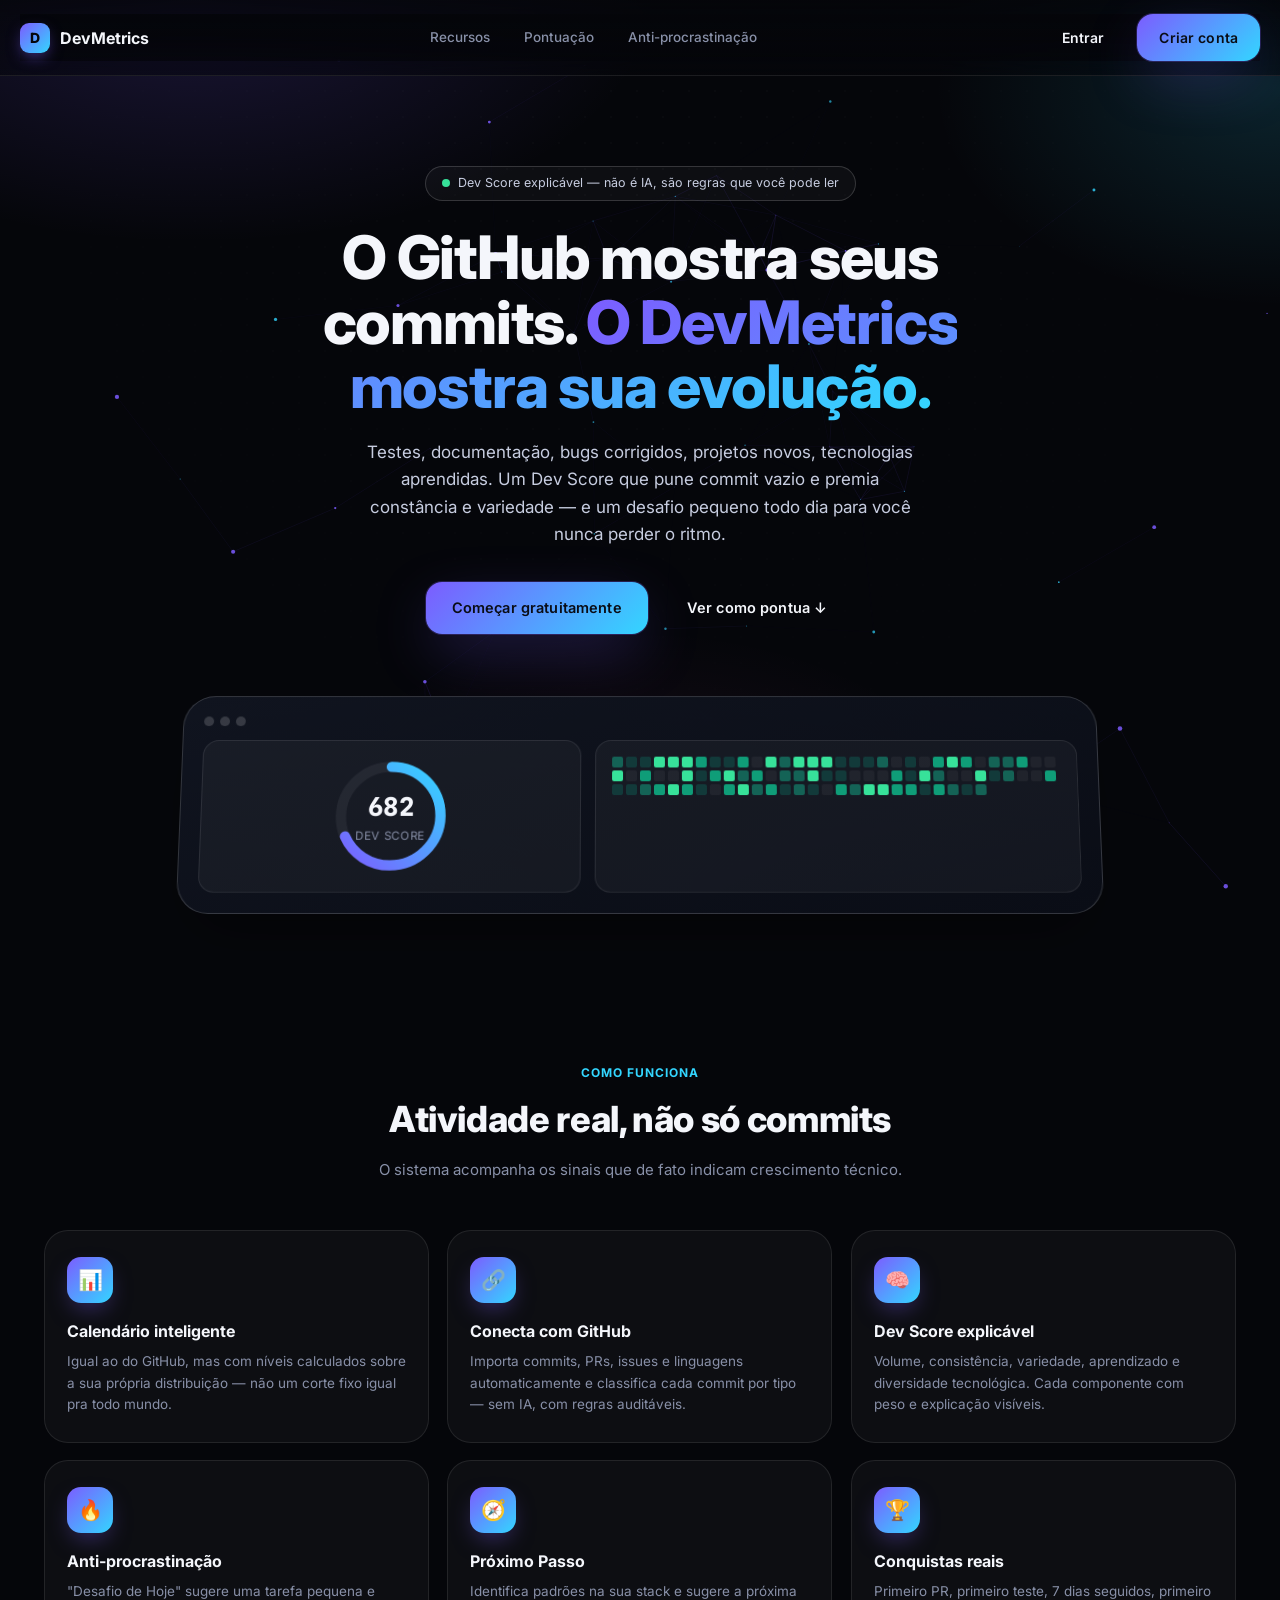
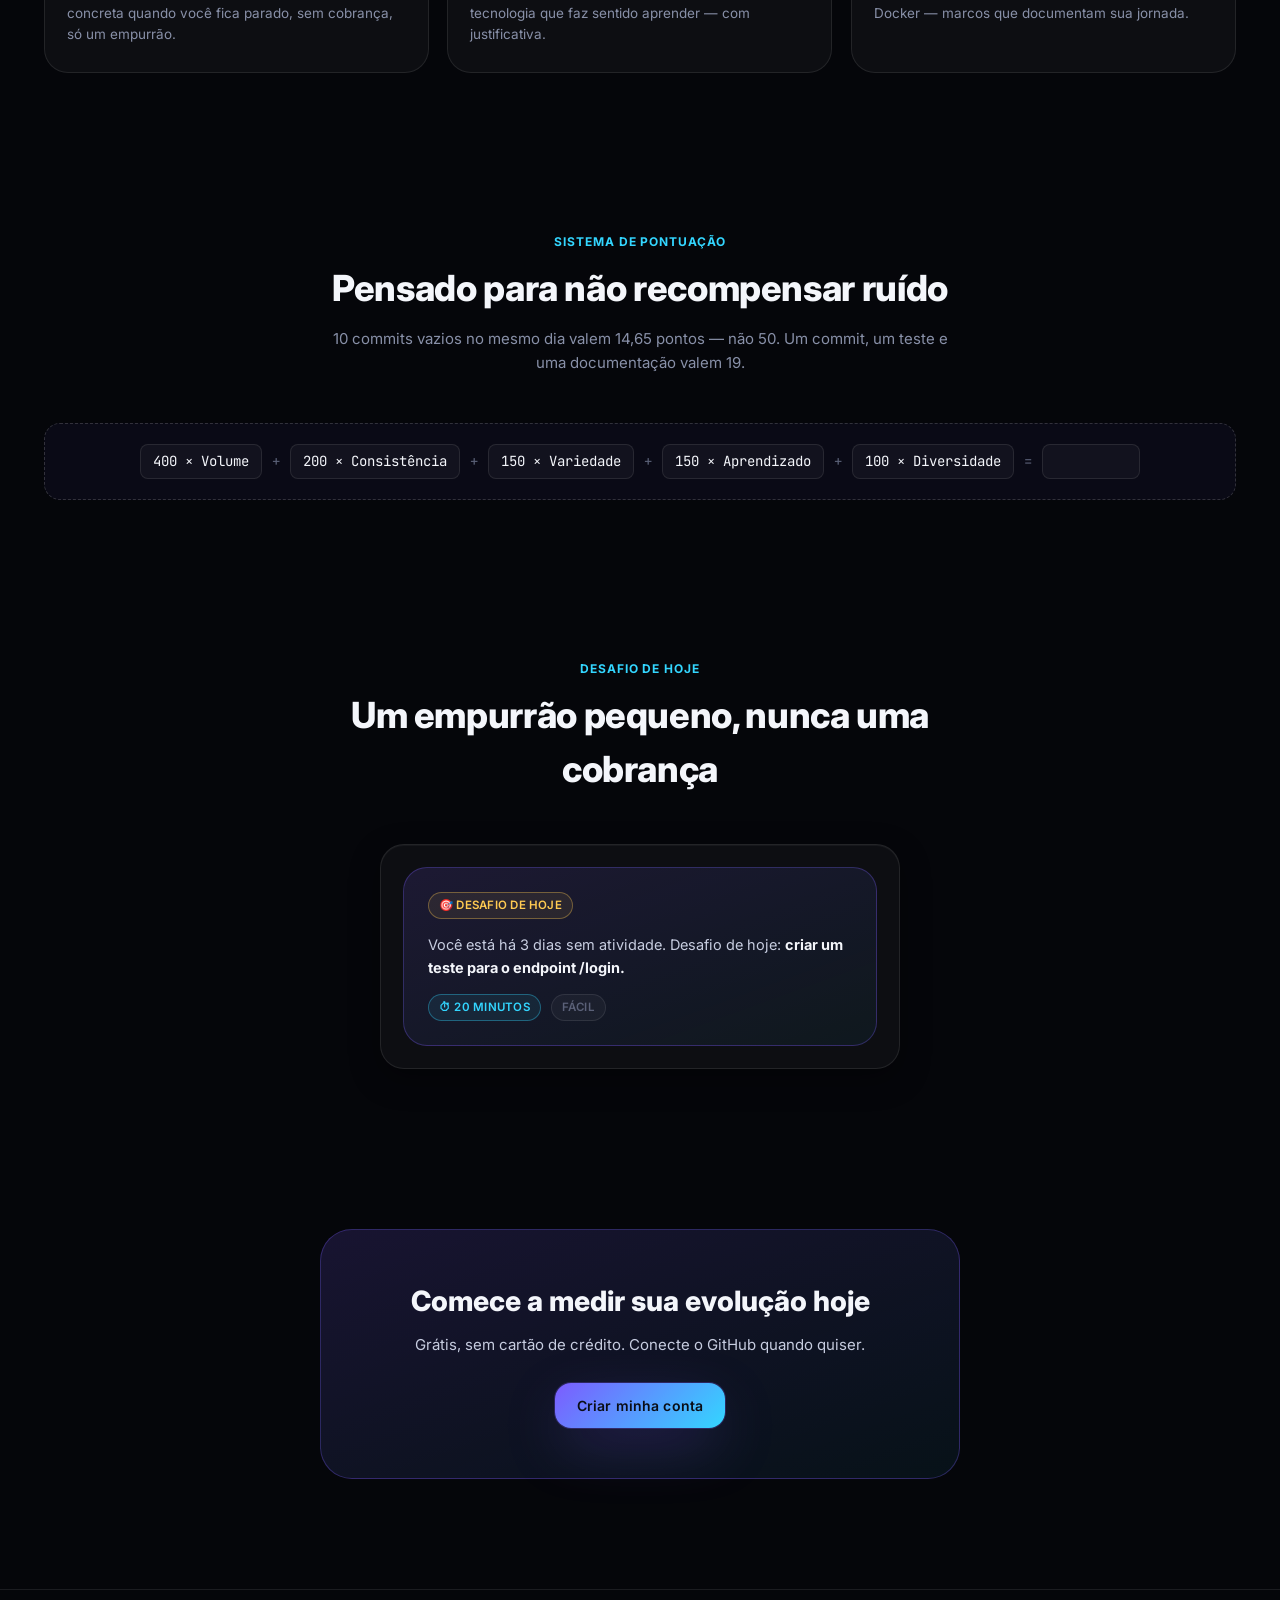
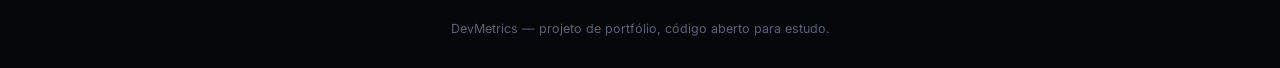
==== frontend/index.html @ 27cfd6c3 "feat: MVP completo do DevMetrics (backend, frontend e infraestrutura) Backend Java 21 + Spring Boot " ====
<!DOCTYPE html>
<html lang="pt-BR">
<head>
  <meta charset="UTF-8" />
  <meta name="viewport" content="width=device-width, initial-scale=1.0" />
  <title>DevMetrics — Meça sua evolução como desenvolvedor</title>
  <meta name="description" content="Acompanhe commits, PRs, testes, estudos e novas tecnologias em um Dev Score transparente. Sem IA, sem gamificação vazia." />
  <link rel="icon" href="data:image/svg+xml,<svg xmlns=%22http://www.w3.org/2000/svg%22 viewBox=%220 0 100 100%22><rect width=%22100%22 height=%22100%22 rx=%2222%22 fill=%22%237c5cff%22/><text x=%2250%22 y=%2268%22 font-size=%2260%22 text-anchor=%22middle%22 fill=%22white%22 font-family=%22sans-serif%22>D</text></svg>" />
  <link rel="preconnect" href="https://fonts.googleapis.com">
  <link rel="preconnect" href="https://fonts.gstatic.com" crossorigin>
  <link href="https://fonts.googleapis.com/css2?family=Inter:wght@400;500;600;700;800&family=JetBrains+Mono:wght@400;600;700&display=swap" rel="stylesheet">
  <link rel="stylesheet" href="css/base.css" />
  <link rel="stylesheet" href="css/animations.css" />
  <link rel="stylesheet" href="css/components.css" />
  <link rel="stylesheet" href="css/landing.css" />
</head>
<body>
  <div class="scene-bg"></div>

  <div class="navbar">
    <div class="container navbar" style="padding:0;border:none">
      <a href="index.html" class="brand">
        <span class="brand-mark floating-icon">D</span>
        DevMetrics
      </a>
      <nav>
        <a href="#features">Recursos</a>
        <a href="#scoring">Pontuação</a>
        <a href="#anti-procrastinacao">Anti-procrastinação</a>
      </nav>
      <div style="display:flex;gap:10px">
        <a href="login.html" class="btn btn-ghost">Entrar</a>
        <a href="register.html" class="btn btn-primary">Criar conta</a>
      </div>
    </div>
  </div>

  <main>
    <section class="hero container">
      <div class="hero-badge">
        <span class="live-dot"></span>
        Dev Score explicável — não é IA, são regras que você pode ler
      </div>
      <h1>O GitHub mostra seus commits. <span class="gradient-text">O DevMetrics mostra sua evolução.</span></h1>
      <p class="lead">
        Testes, documentação, bugs corrigidos, projetos novos, tecnologias aprendidas.
        Um Dev Score que pune commit vazio e premia constância e variedade —
        e um desafio pequeno todo dia para você nunca perder o ritmo.
      </p>
      <div class="hero-actions">
        <a href="register.html" class="btn btn-primary">Começar gratuitamente</a>
        <a href="#scoring" class="btn btn-ghost">Ver como pontua ↓</a>
      </div>

      <div class="hero-mockup-scene">
        <div class="hero-mockup tilt-scene">
          <div class="tilt-card" data-tilt-max="3" style="border-radius:inherit">
            <div class="hero-mockup-bar"><span></span><span></span><span></span></div>
            <div class="hero-mockup-grid">
              <div class="hero-mockup-card">
                <div class="score-ring-wrap" style="width:120px;height:120px;margin:0 auto">
                  <svg viewBox="0 0 140 140">
                    <defs>
                      <linearGradient id="scoreGradientMock" x1="0%" y1="0%" x2="100%" y2="100%">
                        <stop offset="0%" stop-color="#7c5cff" />
                        <stop offset="100%" stop-color="#33d6ff" />
                      </linearGradient>
                    </defs>
                    <circle class="score-ring-bg" cx="70" cy="70" r="58"></circle>
                    <circle cx="70" cy="70" r="58" fill="none" stroke="url(#scoreGradientMock)"
                      stroke-width="12" stroke-linecap="round"
                      stroke-dasharray="248 364" style="transition:none"></circle>
                  </svg>
                  <div class="score-ring-center">
                    <div class="score-ring-value" style="font-size:26px">682</div>
                    <div class="score-ring-label">Dev Score</div>
                  </div>
                </div>
              </div>
              <div class="hero-mockup-card">
                <div style="display:flex;gap:3px;flex-wrap:wrap">
                  <script>document.write(Array.from({length: 91}).map(() => {
                    const l = Math.floor(Math.random() * 5);
                    return `<div style="width:11px;height:11px;border-radius:2px;background:var(--level-${l})"></div>`;
                  }).join(""));</script>
                </div>
              </div>
            </div>
          </div>
        </div>
      </div>
    </section>

    <section class="section" id="features">
      <div class="container">
        <div class="section-head reveal">
          <span class="eyebrow">Como funciona</span>
          <h2>Atividade real, não só commits</h2>
          <p>O sistema acompanha os sinais que de fato indicam crescimento técnico.</p>
        </div>
        <div class="feature-grid reveal-stagger">
          <div class="feature-card tilt-card">
            <div class="feature-icon">📊</div>
            <h3>Calendário inteligente</h3>
            <p>Igual ao do GitHub, mas com níveis calculados sobre a sua própria distribuição — não um corte fixo igual pra todo mundo.</p>
          </div>
          <div class="feature-card tilt-card">
            <div class="feature-icon">🔗</div>
            <h3>Conecta com GitHub</h3>
            <p>Importa commits, PRs, issues e linguagens automaticamente e classifica cada commit por tipo — sem IA, com regras auditáveis.</p>
          </div>
          <div class="feature-card tilt-card">
            <div class="feature-icon">🧠</div>
            <h3>Dev Score explicável</h3>
            <p>Volume, consistência, variedade, aprendizado e diversidade tecnológica. Cada componente com peso e explicação visíveis.</p>
          </div>
          <div class="feature-card tilt-card">
            <div class="feature-icon">🔥</div>
            <h3>Anti-procrastinação</h3>
            <p>"Desafio de Hoje" sugere uma tarefa pequena e concreta quando você fica parado, sem cobrança, só um empurrão.</p>
          </div>
          <div class="feature-card tilt-card">
            <div class="feature-icon">🧭</div>
            <h3>Próximo Passo</h3>
            <p>Identifica padrões na sua stack e sugere a próxima tecnologia que faz sentido aprender — com justificativa.</p>
          </div>
          <div class="feature-card tilt-card">
            <div class="feature-icon">🏆</div>
            <h3>Conquistas reais</h3>
            <p>Primeiro PR, primeiro teste, 7 dias seguidos, primeiro Docker — marcos que documentam sua jornada.</p>
          </div>
        </div>
      </div>
    </section>

    <section class="section" id="scoring">
      <div class="container">
        <div class="section-head reveal">
          <span class="eyebrow">Sistema de pontuação</span>
          <h2>Pensado para não recompensar ruído</h2>
          <p>10 commits vazios no mesmo dia valem 14,65 pontos — não 50. Um commit, um teste e uma documentação valem 19.</p>
        </div>
        <div class="score-formula reveal">
          <span class="term">400 × Volume</span>
          <span class="op">+</span>
          <span class="term">200 × Consistência</span>
          <span class="op">+</span>
          <span class="term">150 × Variedade</span>
          <span class="op">+</span>
          <span class="term">150 × Aprendizado</span>
          <span class="op">+</span>
          <span class="term">100 × Diversidade</span>
          <span class="op">=</span>
          <span class="term gradient-text" style="font-weight:800">Dev Score</span>
        </div>
      </div>
    </section>

    <section class="section" id="anti-procrastinacao">
      <div class="container">
        <div class="section-head reveal">
          <span class="eyebrow">Desafio de hoje</span>
          <h2>Um empurrão pequeno, nunca uma cobrança</h2>
        </div>
        <div class="card tilt-scene reveal" style="max-width:520px;margin:0 auto">
          <div class="tilt-card challenge-card" data-tilt-max="4" style="border-radius:inherit;padding:24px">
            <span class="badge yellow">🎯 Desafio de hoje</span>
            <p style="margin-top:14px;font-size:14.5px;line-height:1.6;color:var(--text-1)">
              Você está há 3 dias sem atividade. Desafio de hoje:
              <strong style="color:var(--text-0)">criar um teste para o endpoint /login.</strong>
            </p>
            <div class="challenge-meta">
              <span class="badge brand">⏱ 20 minutos</span>
              <span class="badge muted">Fácil</span>
            </div>
          </div>
        </div>
      </div>
    </section>

    <section class="cta-section">
      <div class="container">
        <div class="cta-box reveal">
          <h2>Comece a medir sua evolução hoje</h2>
          <p>Grátis, sem cartão de crédito. Conecte o GitHub quando quiser.</p>
          <a href="register.html" class="btn btn-primary">Criar minha conta</a>
        </div>
      </div>
    </section>
  </main>

  <footer class="footer">
    <div class="container">DevMetrics — projeto de portfólio, código aberto para estudo.</div>
  </footer>

  <script src="js/api.js"></script>
  <script src="js/ui.js"></script>
  <script src="js/scene3d.js"></script>
</body>
</html>
---- frontend/css/base.css ----
/* ===========================================================
   DevMetrics — Design tokens e reset
   =========================================================== */

:root {
  /* Paleta principal: fundo escuro tipo "terminal premium" */
  --bg-0: #05060a;
  --bg-1: #0a0d16;
  --bg-2: #10141f;
  --bg-3: #161b29;
  --surface: rgba(255, 255, 255, 0.035);
  --surface-hover: rgba(255, 255, 255, 0.07);
  --border: rgba(255, 255, 255, 0.09);
  --border-strong: rgba(255, 255, 255, 0.16);

  --text-0: #f4f6fb;
  --text-1: #c7cde0;
  --text-2: #8890a8;
  --text-3: #5b6178;

  --brand-1: #7c5cff;
  --brand-2: #33d6ff;
  --brand-3: #ff5ecb;
  --accent-green: #37e29a;
  --accent-yellow: #ffcb52;
  --accent-red: #ff5c72;

  --grad-brand: linear-gradient(135deg, var(--brand-1), var(--brand-2));
  --grad-fire: linear-gradient(135deg, var(--brand-3), var(--accent-yellow));

  --level-0: rgba(255, 255, 255, 0.05);
  --level-1: #123a3a;
  --level-2: #146356;
  --level-3: #0f9d78;
  --level-4: #37e29a;

  --radius-sm: 10px;
  --radius-md: 16px;
  --radius-lg: 24px;
  --radius-xl: 32px;

  --shadow-1: 0 1px 0 rgba(255, 255, 255, 0.04) inset, 0 10px 30px rgba(0, 0, 0, 0.35);
  --shadow-2: 0 30px 60px -20px rgba(0, 0, 0, 0.55);
  --shadow-glow-brand: 0 0 0 1px rgba(124, 92, 255, 0.25), 0 20px 60px -10px rgba(124, 92, 255, 0.35);

  --ease-out: cubic-bezier(0.16, 1, 0.3, 1);
  --ease-spring: cubic-bezier(0.34, 1.56, 0.64, 1);
  --dur-fast: 150ms;
  --dur-mid: 320ms;
  --dur-slow: 650ms;

  --font-sans: "Inter", -apple-system, BlinkMacSystemFont, "Segoe UI", Roboto, Helvetica, Arial, sans-serif;
  --font-mono: "JetBrains Mono", "Fira Code", ui-monospace, SFMono-Regular, Menlo, Consolas, monospace;

  color-scheme: dark;
}

* {
  box-sizing: border-box;
}

html, body {
  margin: 0;
  padding: 0;
}

html {
  scroll-behavior: smooth;
}

body {
  min-height: 100vh;
  background: var(--bg-0);
  color: var(--text-0);
  font-family: var(--font-sans);
  font-size: 15px;
  line-height: 1.5;
  -webkit-font-smoothing: antialiased;
  text-rendering: optimizeLegibility;
  overflow-x: hidden;
}

h1, h2, h3, h4, p, ul, ol {
  margin: 0;
}

ul {
  padding: 0;
  list-style: none;
}

a {
  color: inherit;
  text-decoration: none;
}

button {
  font-family: inherit;
  cursor: pointer;
}

input, select, textarea, button {
  font-family: inherit;
  color: inherit;
}

::selection {
  background: rgba(124, 92, 255, 0.35);
}

/* Scrollbar discreta */
::-webkit-scrollbar {
  width: 10px;
  height: 10px;
}

::-webkit-scrollbar-track {
  background: transparent;
}

::-webkit-scrollbar-thumb {
  background: var(--border-strong);
  border-radius: 10px;
}

::-webkit-scrollbar-thumb:hover {
  background: var(--brand-1);
}

.visually-hidden {
  position: absolute;
  width: 1px;
  height: 1px;
  overflow: hidden;
  clip: rect(0, 0, 0, 0);
  white-space: nowrap;
}

.container {
  width: 100%;
  max-width: 1240px;
  margin: 0 auto;
  padding: 0 24px;
}

/* Fundo com camadas de profundidade (paralaxe simples) */
.scene-bg {
  position: fixed;
  inset: 0;
  z-index: -1;
  overflow: hidden;
  background:
    radial-gradient(60% 45% at 15% 0%, rgba(124, 92, 255, 0.18), transparent 60%),
    radial-gradient(45% 40% at 100% 10%, rgba(51, 214, 255, 0.14), transparent 60%),
    radial-gradient(50% 50% at 50% 100%, rgba(255, 94, 203, 0.10), transparent 60%),
    var(--bg-0);
}

.scene-bg canvas {
  position: absolute;
  inset: 0;
  width: 100%;
  height: 100%;
  display: block;
}

.scene-bg::after {
  content: "";
  position: absolute;
  inset: 0;
  background-image: radial-gradient(rgba(255, 255, 255, 0.045) 1px, transparent 1px);
  background-size: 26px 26px;
  mask-image: radial-gradient(circle at 50% 20%, black, transparent 75%);
  opacity: 0.5;
}

/* Utilidades de texto */
.text-muted { color: var(--text-2); }
.text-faint { color: var(--text-3); }
.mono { font-family: var(--font-mono); }

.gradient-text {
  background: var(--grad-brand);
  -webkit-background-clip: text;
  background-clip: text;
  color: transparent;
}

.skeleton {
  position: relative;
  overflow: hidden;
  background: var(--surface);
  border-radius: var(--radius-sm);
}

.skeleton::after {
  content: "";
  position: absolute;
  inset: 0;
  transform: translateX(-100%);
  background: linear-gradient(90deg, transparent, rgba(255, 255, 255, 0.06), transparent);
  animation: shimmer 1.6s infinite;
}

@keyframes shimmer {
  100% { transform: translateX(100%); }
}

@media (prefers-reduced-motion: reduce) {
  *, *::before, *::after {
    animation-duration: 0.001ms !important;
    animation-iteration-count: 1 !important;
    transition-duration: 0.001ms !important;
    scroll-behavior: auto !important;
  }
}
---- frontend/css/animations.css ----
/* ===========================================================
   DevMetrics — Animações e efeitos 3D
   =========================================================== */

@keyframes fade-up {
  from { opacity: 0; transform: translateY(18px); }
  to   { opacity: 1; transform: translateY(0); }
}

@keyframes fade-in {
  from { opacity: 0; }
  to   { opacity: 1; }
}

@keyframes pop-in {
  0%   { opacity: 0; transform: scale(0.85) translateY(10px); }
  60%  { opacity: 1; transform: scale(1.03) translateY(-2px); }
  100% { opacity: 1; transform: scale(1) translateY(0); }
}

@keyframes float-slow {
  0%, 100% { transform: translateY(0) rotate(0deg); }
  50%      { transform: translateY(-14px) rotate(1.5deg); }
}

@keyframes spin-slow {
  from { transform: rotate(0deg); }
  to   { transform: rotate(360deg); }
}

@keyframes pulse-ring {
  0%   { box-shadow: 0 0 0 0 rgba(124, 92, 255, 0.45); }
  100% { box-shadow: 0 0 0 18px rgba(124, 92, 255, 0); }
}

@keyframes flame-flicker {
  0%, 100% { transform: scale(1) rotate(-2deg); }
  50%      { transform: scale(1.08) rotate(2deg); }
}

@keyframes grid-drift {
  from { background-position: 0 0; }
  to   { background-position: 120px 120px; }
}

@keyframes count-glow {
  0%   { text-shadow: 0 0 0 rgba(124, 92, 255, 0); }
  40%  { text-shadow: 0 0 24px rgba(124, 92, 255, 0.55); }
  100% { text-shadow: 0 0 0 rgba(124, 92, 255, 0); }
}

.reveal {
  opacity: 0;
  transform: translateY(22px);
  transition: opacity var(--dur-slow) var(--ease-out), transform var(--dur-slow) var(--ease-out);
}

.reveal.is-visible {
  opacity: 1;
  transform: translateY(0);
}

.reveal-stagger > * {
  opacity: 0;
  transform: translateY(18px);
  transition: opacity var(--dur-mid) var(--ease-out), transform var(--dur-mid) var(--ease-out);
}

.reveal-stagger.is-visible > * {
  opacity: 1;
  transform: translateY(0);
}

.reveal-stagger.is-visible > *:nth-child(1) { transition-delay: 0ms; }
.reveal-stagger.is-visible > *:nth-child(2) { transition-delay: 60ms; }
.reveal-stagger.is-visible > *:nth-child(3) { transition-delay: 120ms; }
.reveal-stagger.is-visible > *:nth-child(4) { transition-delay: 180ms; }
.reveal-stagger.is-visible > *:nth-child(5) { transition-delay: 240ms; }
.reveal-stagger.is-visible > *:nth-child(6) { transition-delay: 300ms; }

/* ---- Cartão com perspectiva 3D (tilt no mouse) ---- */
.tilt-scene {
  perspective: 1000px;
}

.tilt-card {
  transform-style: preserve-3d;
  transition: transform var(--dur-mid) var(--ease-out), box-shadow var(--dur-mid) var(--ease-out);
  will-change: transform;
}

.tilt-card[data-tilt-active="true"] {
  transition: transform 60ms linear;
}

.tilt-card .tilt-layer {
  transform: translateZ(18px);
}

.tilt-card .tilt-glare {
  position: absolute;
  inset: 0;
  border-radius: inherit;
  background: radial-gradient(circle at var(--glare-x, 50%) var(--glare-y, 50%),
      rgba(255, 255, 255, 0.16), transparent 55%);
  opacity: 0;
  transition: opacity var(--dur-mid) var(--ease-out);
  pointer-events: none;
}

.tilt-card[data-tilt-active="true"] .tilt-glare {
  opacity: 1;
}

/* ---- Logo / ícone com leve flutuação e rotação 3D contínua ---- */
.floating-icon {
  animation: float-slow 6s ease-in-out infinite;
  transform-style: preserve-3d;
}

.spin-3d {
  animation: spin-slow 16s linear infinite;
  transform-style: preserve-3d;
}

/* ---- Streak flame ---- */
.flame {
  display: inline-block;
  animation: flame-flicker 1.6s ease-in-out infinite;
  filter: drop-shadow(0 0 10px rgba(255, 155, 50, 0.55));
}

/* ---- Pulso de "ao vivo" ---- */
.live-dot {
  position: relative;
  width: 8px;
  height: 8px;
  border-radius: 50%;
  background: var(--accent-green);
}

.live-dot::after {
  content: "";
  position: absolute;
  inset: 0;
  border-radius: 50%;
  animation: pulse-ring 1.8s ease-out infinite;
}

/* ---- Botões com profundidade ---- */
.btn {
  position: relative;
  display: inline-flex;
  align-items: center;
  justify-content: center;
  gap: 8px;
  padding: 12px 22px;
  border-radius: var(--radius-md);
  border: 1px solid var(--border);
  background: var(--surface);
  color: var(--text-0);
  font-weight: 600;
  font-size: 14px;
  letter-spacing: 0.01em;
  transition: transform var(--dur-fast) var(--ease-spring), box-shadow var(--dur-mid) var(--ease-out),
      background var(--dur-fast) ease, border-color var(--dur-fast) ease;
}

.btn:hover {
  transform: translateY(-2px);
  border-color: var(--border-strong);
  background: var(--surface-hover);
}

.btn:active {
  transform: translateY(0) scale(0.98);
}

.btn-primary {
  border: none;
  background: var(--grad-brand);
  color: #0a0d16;
  box-shadow: var(--shadow-glow-brand);
}

.btn-primary:hover {
  box-shadow: 0 0 0 1px rgba(124, 92, 255, 0.4), 0 26px 70px -12px rgba(124, 92, 255, 0.5);
}

.btn-ghost {
  background: transparent;
  border-color: transparent;
}

.btn-ghost:hover {
  background: var(--surface);
}

.btn-danger {
  border-color: rgba(255, 92, 114, 0.4);
  color: var(--accent-red);
}

.btn-danger:hover {
  background: rgba(255, 92, 114, 0.12);
}

.btn[disabled] {
  opacity: 0.5;
  pointer-events: none;
  transform: none !important;
}

.btn .spinner {
  width: 14px;
  height: 14px;
  border-radius: 50%;
  border: 2px solid rgba(255, 255, 255, 0.35);
  border-top-color: currentColor;
  animation: spin-slow 0.8s linear infinite;
}

/* ---- Toast ---- */
.toast-stack {
  position: fixed;
  top: 20px;
  right: 20px;
  z-index: 500;
  display: flex;
  flex-direction: column;
  gap: 10px;
  max-width: min(360px, calc(100vw - 40px));
}

.toast {
  padding: 14px 16px;
  border-radius: var(--radius-md);
  background: var(--bg-3);
  border: 1px solid var(--border-strong);
  box-shadow: var(--shadow-2);
  font-size: 13.5px;
  animation: pop-in var(--dur-mid) var(--ease-spring);
  display: flex;
  align-items: flex-start;
  gap: 10px;
}

.toast.success { border-color: rgba(55, 226, 154, 0.4); }
.toast.error { border-color: rgba(255, 92, 114, 0.4); }
.toast.info { border-color: rgba(51, 214, 255, 0.35); }

.toast.leaving {
  animation: fade-out-right var(--dur-mid) var(--ease-out) forwards;
}

@keyframes fade-out-right {
  to { opacity: 0; transform: translateX(20px); }
}

/* ---- Contadores animados ---- */
.count-up {
  animation: count-glow 1.1s var(--ease-out);
}
---- frontend/css/components.css ----
/* ===========================================================
   DevMetrics — Componentes reutilizáveis
   =========================================================== */

.card {
  position: relative;
  background: var(--surface);
  border: 1px solid var(--border);
  border-radius: var(--radius-lg);
  padding: 22px;
  box-shadow: var(--shadow-1);
}

.card-header {
  display: flex;
  align-items: center;
  justify-content: space-between;
  gap: 12px;
  margin-bottom: 16px;
}

.card-title {
  font-size: 15px;
  font-weight: 600;
  color: var(--text-0);
  display: flex;
  align-items: center;
  gap: 8px;
}

.card-subtitle {
  font-size: 12.5px;
  color: var(--text-2);
  margin-top: 2px;
}

.badge {
  display: inline-flex;
  align-items: center;
  gap: 6px;
  padding: 4px 10px;
  border-radius: 999px;
  font-size: 11.5px;
  font-weight: 600;
  letter-spacing: 0.02em;
  text-transform: uppercase;
  background: var(--surface);
  border: 1px solid var(--border);
  color: var(--text-1);
}

.badge.brand { color: var(--brand-2); border-color: rgba(51, 214, 255, 0.35); background: rgba(51, 214, 255, 0.08); }
.badge.green { color: var(--accent-green); border-color: rgba(55, 226, 154, 0.35); background: rgba(55, 226, 154, 0.08); }
.badge.yellow { color: var(--accent-yellow); border-color: rgba(255, 203, 82, 0.35); background: rgba(255, 203, 82, 0.08); }
.badge.pink { color: var(--brand-3); border-color: rgba(255, 94, 203, 0.35); background: rgba(255, 94, 203, 0.08); }
.badge.muted { color: var(--text-3); }

/* Inputs */
.field {
  display: flex;
  flex-direction: column;
  gap: 6px;
  margin-bottom: 16px;
}

.field label {
  font-size: 12.5px;
  color: var(--text-2);
  font-weight: 600;
  letter-spacing: 0.02em;
}

.field input,
.field select,
.field textarea {
  padding: 12px 14px;
  border-radius: var(--radius-sm);
  border: 1px solid var(--border);
  background: rgba(0, 0, 0, 0.25);
  color: var(--text-0);
  font-size: 14px;
  outline: none;
  transition: border-color var(--dur-fast) ease, box-shadow var(--dur-fast) ease, background var(--dur-fast) ease;
}

.field input:focus,
.field select:focus,
.field textarea:focus {
  border-color: var(--brand-1);
  box-shadow: 0 0 0 3px rgba(124, 92, 255, 0.18);
  background: rgba(124, 92, 255, 0.05);
}

.field textarea {
  resize: vertical;
  min-height: 80px;
}

.field .field-error {
  font-size: 12px;
  color: var(--accent-red);
  min-height: 14px;
}

.field .field-hint {
  font-size: 12px;
  color: var(--text-3);
}

/* Navbar */
.navbar {
  position: sticky;
  top: 0;
  z-index: 100;
  display: flex;
  align-items: center;
  justify-content: space-between;
  gap: 16px;
  padding: 14px 0;
  backdrop-filter: blur(14px) saturate(140%);
  background: linear-gradient(180deg, rgba(5, 6, 10, 0.85), rgba(5, 6, 10, 0.55));
  border-bottom: 1px solid var(--border);
}

.navbar .brand {
  display: flex;
  align-items: center;
  gap: 10px;
  font-weight: 700;
  font-size: 16px;
}

.navbar .brand-mark {
  width: 30px;
  height: 30px;
  border-radius: 9px;
  background: var(--grad-brand);
  display: grid;
  place-items: center;
  font-size: 14px;
  color: #05060a;
  font-weight: 800;
  box-shadow: 0 6px 16px -4px rgba(124, 92, 255, 0.6);
}

.navbar nav {
  display: flex;
  align-items: center;
  gap: 6px;
}

.navbar nav a {
  padding: 9px 14px;
  border-radius: var(--radius-sm);
  font-size: 13.5px;
  font-weight: 500;
  color: var(--text-2);
  transition: color var(--dur-fast) ease, background var(--dur-fast) ease;
}

.navbar nav a:hover,
.navbar nav a.active {
  color: var(--text-0);
  background: var(--surface);
}

.navbar .user-chip {
  display: flex;
  align-items: center;
  gap: 10px;
  padding: 6px 8px 6px 6px;
  border-radius: 999px;
  border: 1px solid var(--border);
  background: var(--surface);
  cursor: pointer;
  transition: border-color var(--dur-fast) ease;
}

.navbar .user-chip:hover {
  border-color: var(--border-strong);
}

.avatar {
  width: 30px;
  height: 30px;
  border-radius: 50%;
  background: var(--grad-brand);
  display: grid;
  place-items: center;
  font-size: 12.5px;
  font-weight: 700;
  color: #05060a;
  overflow: hidden;
  flex-shrink: 0;
}

.avatar img {
  width: 100%;
  height: 100%;
  object-fit: cover;
}

/* Progress bars */
.progress-track {
  width: 100%;
  height: 8px;
  border-radius: 999px;
  background: rgba(255, 255, 255, 0.06);
  overflow: hidden;
}

.progress-fill {
  height: 100%;
  border-radius: 999px;
  background: var(--grad-brand);
  width: 0%;
  transition: width 900ms var(--ease-out);
}

.progress-fill.thin {
  background: linear-gradient(90deg, var(--brand-2), var(--accent-green));
}

/* Score ring (SVG) */
.score-ring-wrap {
  position: relative;
  width: 176px;
  height: 176px;
  margin: 0 auto;
}

.score-ring-wrap svg {
  width: 100%;
  height: 100%;
  transform: rotate(-90deg);
}

.score-ring-bg {
  fill: none;
  stroke: rgba(255, 255, 255, 0.06);
  stroke-width: 12;
}

.score-ring-fill {
  fill: none;
  stroke-width: 12;
  stroke-linecap: round;
  stroke: url(#scoreGradient);
  transition: stroke-dasharray 1.1s var(--ease-out);
  filter: drop-shadow(0 0 10px rgba(124, 92, 255, 0.45));
}

.score-ring-center {
  position: absolute;
  inset: 0;
  display: flex;
  flex-direction: column;
  align-items: center;
  justify-content: center;
  gap: 2px;
}

.score-ring-value {
  font-size: 40px;
  font-weight: 800;
  font-family: var(--font-mono);
  letter-spacing: -0.02em;
}

.score-ring-label {
  font-size: 11.5px;
  color: var(--text-2);
  text-transform: uppercase;
  letter-spacing: 0.06em;
}

/* Score breakdown bars */
.breakdown-row {
  display: grid;
  grid-template-columns: 130px 1fr 46px;
  align-items: center;
  gap: 12px;
  padding: 9px 0;
  border-bottom: 1px solid rgba(255, 255, 255, 0.04);
}

.breakdown-row:last-child {
  border-bottom: none;
}

.breakdown-row .breakdown-label {
  font-size: 13px;
  color: var(--text-1);
  font-weight: 500;
}

.breakdown-row .breakdown-points {
  font-size: 13px;
  font-family: var(--font-mono);
  color: var(--text-0);
  text-align: right;
}

.breakdown-tooltip {
  grid-column: 1 / -1;
  font-size: 12px;
  color: var(--text-3);
  padding-top: 2px;
  max-height: 0;
  overflow: hidden;
  transition: max-height var(--dur-mid) var(--ease-out);
}

.breakdown-row.expanded .breakdown-tooltip {
  max-height: 60px;
}

/* Stat tiles */
.stat-grid {
  display: grid;
  grid-template-columns: repeat(auto-fit, minmax(160px, 1fr));
  gap: 14px;
}

.stat-tile {
  padding: 16px 18px;
  border-radius: var(--radius-md);
  background: var(--surface);
  border: 1px solid var(--border);
  position: relative;
  overflow: hidden;
}

.stat-tile .stat-icon {
  font-size: 20px;
  margin-bottom: 10px;
  display: inline-block;
}

.stat-tile .stat-value {
  font-size: 26px;
  font-weight: 800;
  font-family: var(--font-mono);
  letter-spacing: -0.02em;
}

.stat-tile .stat-label {
  font-size: 12px;
  color: var(--text-2);
  margin-top: 4px;
}

.stat-tile .stat-trend {
  position: absolute;
  top: 16px;
  right: 16px;
  font-size: 11.5px;
  font-weight: 700;
  padding: 3px 8px;
  border-radius: 999px;
}

.stat-trend.up { color: var(--accent-green); background: rgba(55, 226, 154, 0.12); }
.stat-trend.down { color: var(--accent-red); background: rgba(255, 92, 114, 0.12); }
.stat-trend.flat { color: var(--text-3); background: rgba(255, 255, 255, 0.05); }

/* Achievement grid */
.achievement-grid {
  display: grid;
  grid-template-columns: repeat(auto-fill, minmax(150px, 1fr));
  gap: 14px;
}

.achievement-card {
  padding: 16px 14px;
  border-radius: var(--radius-md);
  border: 1px solid var(--border);
  background: var(--surface);
  text-align: center;
  transition: transform var(--dur-mid) var(--ease-spring), border-color var(--dur-fast) ease;
}

.achievement-card:hover {
  transform: translateY(-4px);
}

.achievement-card.locked {
  opacity: 0.45;
  filter: grayscale(0.4);
}

.achievement-card.unlocked {
  border-color: rgba(255, 203, 82, 0.4);
  background: linear-gradient(160deg, rgba(255, 203, 82, 0.09), rgba(124, 92, 255, 0.05));
}

.achievement-icon {
  font-size: 30px;
  margin-bottom: 8px;
  display: inline-block;
}

.achievement-card.unlocked .achievement-icon {
  animation: pop-in var(--dur-slow) var(--ease-spring);
}

.achievement-name {
  font-size: 13px;
  font-weight: 600;
  margin-bottom: 4px;
}

.achievement-desc {
  font-size: 11.5px;
  color: var(--text-2);
  line-height: 1.4;
}

.achievement-progress {
  margin-top: 10px;
}

/* Challenge card */
.challenge-card {
  background: linear-gradient(160deg, rgba(124, 92, 255, 0.14), rgba(51, 214, 255, 0.05));
  border: 1px solid rgba(124, 92, 255, 0.3);
}

.challenge-meta {
  display: flex;
  gap: 10px;
  margin-top: 14px;
  flex-wrap: wrap;
}

.challenge-actions {
  display: flex;
  gap: 10px;
  margin-top: 18px;
}

/* Empty state */
.empty-state {
  text-align: center;
  padding: 40px 20px;
  color: var(--text-2);
}

.empty-state .empty-icon {
  font-size: 34px;
  margin-bottom: 10px;
  opacity: 0.7;
}

/* Modal */
.modal-overlay {
  position: fixed;
  inset: 0;
  background: rgba(2, 3, 6, 0.7);
  backdrop-filter: blur(6px);
  display: flex;
  align-items: center;
  justify-content: center;
  z-index: 400;
  opacity: 0;
  pointer-events: none;
  transition: opacity var(--dur-mid) var(--ease-out);
}

.modal-overlay.open {
  opacity: 1;
  pointer-events: auto;
}

.modal {
  width: min(480px, calc(100vw - 40px));
  max-height: calc(100vh - 60px);
  overflow-y: auto;
  background: var(--bg-2);
  border: 1px solid var(--border-strong);
  border-radius: var(--radius-lg);
  padding: 26px;
  box-shadow: var(--shadow-2);
  transform: scale(0.92) translateY(14px);
  transition: transform var(--dur-mid) var(--ease-spring);
}

.modal-overlay.open .modal {
  transform: scale(1) translateY(0);
}

.modal-header {
  display: flex;
  align-items: center;
  justify-content: space-between;
  margin-bottom: 18px;
}

.modal-close {
  width: 30px;
  height: 30px;
  border-radius: 50%;
  display: grid;
  place-items: center;
  background: var(--surface);
  border: 1px solid var(--border);
  color: var(--text-2);
  transition: background var(--dur-fast) ease, color var(--dur-fast) ease;
}

.modal-close:hover {
  background: var(--surface-hover);
  color: var(--text-0);
}

/* Tabs */
.tabs {
  display: flex;
  gap: 6px;
  border-bottom: 1px solid var(--border);
  margin-bottom: 20px;
}

.tab {
  padding: 10px 4px;
  font-size: 13.5px;
  font-weight: 600;
  color: var(--text-2);
  border-bottom: 2px solid transparent;
  margin-right: 18px;
  transition: color var(--dur-fast) ease, border-color var(--dur-fast) ease;
}

.tab:hover {
  color: var(--text-0);
}

.tab.active {
  color: var(--text-0);
  border-color: var(--brand-1);
}

/* Table-ish list */
.list-row {
  display: flex;
  align-items: center;
  gap: 12px;
  padding: 12px 4px;
  border-bottom: 1px solid rgba(255, 255, 255, 0.05);
}

.list-row:last-child {
  border-bottom: none;
}

.list-row .list-icon {
  width: 34px;
  height: 34px;
  border-radius: 10px;
  display: grid;
  place-items: center;
  font-size: 15px;
  background: var(--surface);
  border: 1px solid var(--border);
  flex-shrink: 0;
}

.list-row .list-main {
  flex: 1;
  min-width: 0;
}

.list-row .list-title {
  font-size: 13.5px;
  font-weight: 500;
  color: var(--text-0);
  white-space: nowrap;
  overflow: hidden;
  text-overflow: ellipsis;
}

.list-row .list-sub {
  font-size: 12px;
  color: var(--text-3);
  margin-top: 2px;
}

.list-row .list-points {
  font-family: var(--font-mono);
  font-weight: 700;
  font-size: 13px;
  color: var(--accent-green);
  flex-shrink: 0;
}

/* Responsivo */
@media (max-width: 860px) {
  .navbar nav { display: none; }
  .breakdown-row { grid-template-columns: 100px 1fr 40px; }
}
---- frontend/css/landing.css ----
/* ===========================================================
   DevMetrics — Landing page
   =========================================================== */

.hero {
  padding: 90px 0 70px;
  text-align: center;
  position: relative;
}

.hero-badge {
  display: inline-flex;
  align-items: center;
  gap: 8px;
  padding: 7px 16px;
  border-radius: 999px;
  border: 1px solid var(--border-strong);
  background: var(--surface);
  font-size: 12.5px;
  color: var(--text-1);
  margin-bottom: 24px;
  animation: fade-up var(--dur-slow) var(--ease-out);
}

.hero h1 {
  font-size: clamp(34px, 6vw, 60px);
  font-weight: 800;
  letter-spacing: -0.02em;
  line-height: 1.08;
  max-width: 780px;
  margin: 0 auto 20px;
  animation: fade-up var(--dur-slow) var(--ease-out);
  animation-delay: 60ms;
}

.hero p.lead {
  font-size: 17px;
  color: var(--text-1);
  max-width: 560px;
  margin: 0 auto 34px;
  line-height: 1.6;
  animation: fade-up var(--dur-slow) var(--ease-out);
  animation-delay: 120ms;
}

.hero-actions {
  display: flex;
  justify-content: center;
  gap: 12px;
  flex-wrap: wrap;
  animation: fade-up var(--dur-slow) var(--ease-out);
  animation-delay: 180ms;
}

.hero-actions .btn {
  padding: 14px 26px;
  font-size: 14.5px;
}

/* Mockup 3D do dashboard flutuando */
.hero-mockup-scene {
  margin-top: 60px;
  perspective: 1600px;
  animation: fade-up var(--dur-slow) var(--ease-out);
  animation-delay: 240ms;
}

.hero-mockup {
  max-width: 920px;
  margin: 0 auto;
  border-radius: var(--radius-xl);
  border: 1px solid var(--border-strong);
  background: linear-gradient(160deg, var(--bg-2), var(--bg-1));
  box-shadow: var(--shadow-2);
  padding: 20px;
  transform: rotateX(8deg);
  transform-style: preserve-3d;
  transition: transform 400ms var(--ease-out);
}

.hero-mockup-scene:hover .hero-mockup {
  transform: rotateX(2deg) translateY(-6px);
}

.hero-mockup-bar {
  display: flex;
  gap: 6px;
  margin-bottom: 14px;
}

.hero-mockup-bar span {
  width: 10px;
  height: 10px;
  border-radius: 50%;
  background: var(--border-strong);
}

.hero-mockup-grid {
  display: grid;
  grid-template-columns: 1.1fr 1.4fr;
  gap: 14px;
}

.hero-mockup-card {
  background: var(--surface);
  border: 1px solid var(--border);
  border-radius: var(--radius-md);
  padding: 16px;
}

/* Features */
.section {
  padding: 80px 0;
}

.section-head {
  text-align: center;
  max-width: 620px;
  margin: 0 auto 48px;
}

.section-head .eyebrow {
  font-size: 12px;
  font-weight: 700;
  letter-spacing: 0.08em;
  text-transform: uppercase;
  color: var(--brand-2);
  margin-bottom: 10px;
  display: block;
}

.section-head h2 {
  font-size: clamp(26px, 4vw, 36px);
  font-weight: 800;
  letter-spacing: -0.01em;
  margin-bottom: 12px;
}

.section-head p {
  color: var(--text-2);
  font-size: 15px;
  line-height: 1.6;
}

.feature-grid {
  display: grid;
  grid-template-columns: repeat(3, 1fr);
  gap: 18px;
}

.feature-card {
  padding: 26px 22px;
  border-radius: var(--radius-lg);
  border: 1px solid var(--border);
  background: var(--surface);
  position: relative;
  overflow: hidden;
}

.feature-icon {
  width: 46px;
  height: 46px;
  border-radius: 14px;
  display: grid;
  place-items: center;
  font-size: 20px;
  margin-bottom: 16px;
  background: var(--grad-brand);
  box-shadow: 0 10px 24px -8px rgba(124, 92, 255, 0.5);
}

.feature-card h3 {
  font-size: 16px;
  font-weight: 700;
  margin-bottom: 8px;
}

.feature-card p {
  font-size: 13.5px;
  color: var(--text-2);
  line-height: 1.6;
}

/* Scoring explainer */
.score-formula {
  display: flex;
  align-items: center;
  justify-content: center;
  gap: 10px;
  flex-wrap: wrap;
  font-family: var(--font-mono);
  font-size: 14px;
  padding: 20px;
  border-radius: var(--radius-md);
  border: 1px dashed var(--border-strong);
  background: rgba(124, 92, 255, 0.05);
  margin-top: 30px;
}

.score-formula .term {
  padding: 6px 12px;
  border-radius: 8px;
  background: var(--surface);
  border: 1px solid var(--border);
}

.score-formula .op {
  color: var(--text-3);
}

/* CTA final */
.cta-section {
  padding: 80px 0 110px;
  text-align: center;
}

.cta-box {
  max-width: 640px;
  margin: 0 auto;
  padding: 50px 40px;
  border-radius: var(--radius-xl);
  background: linear-gradient(160deg, rgba(124, 92, 255, 0.16), rgba(51, 214, 255, 0.06));
  border: 1px solid rgba(124, 92, 255, 0.3);
}

.cta-box h2 {
  font-size: 28px;
  font-weight: 800;
  margin-bottom: 12px;
}

.cta-box p {
  color: var(--text-1);
  margin-bottom: 26px;
}

.footer {
  padding: 30px 0;
  border-top: 1px solid var(--border);
  text-align: center;
  color: var(--text-3);
  font-size: 12.5px;
}

@media (max-width: 860px) {
  .feature-grid { grid-template-columns: 1fr; }
  .hero-mockup-grid { grid-template-columns: 1fr; }
}
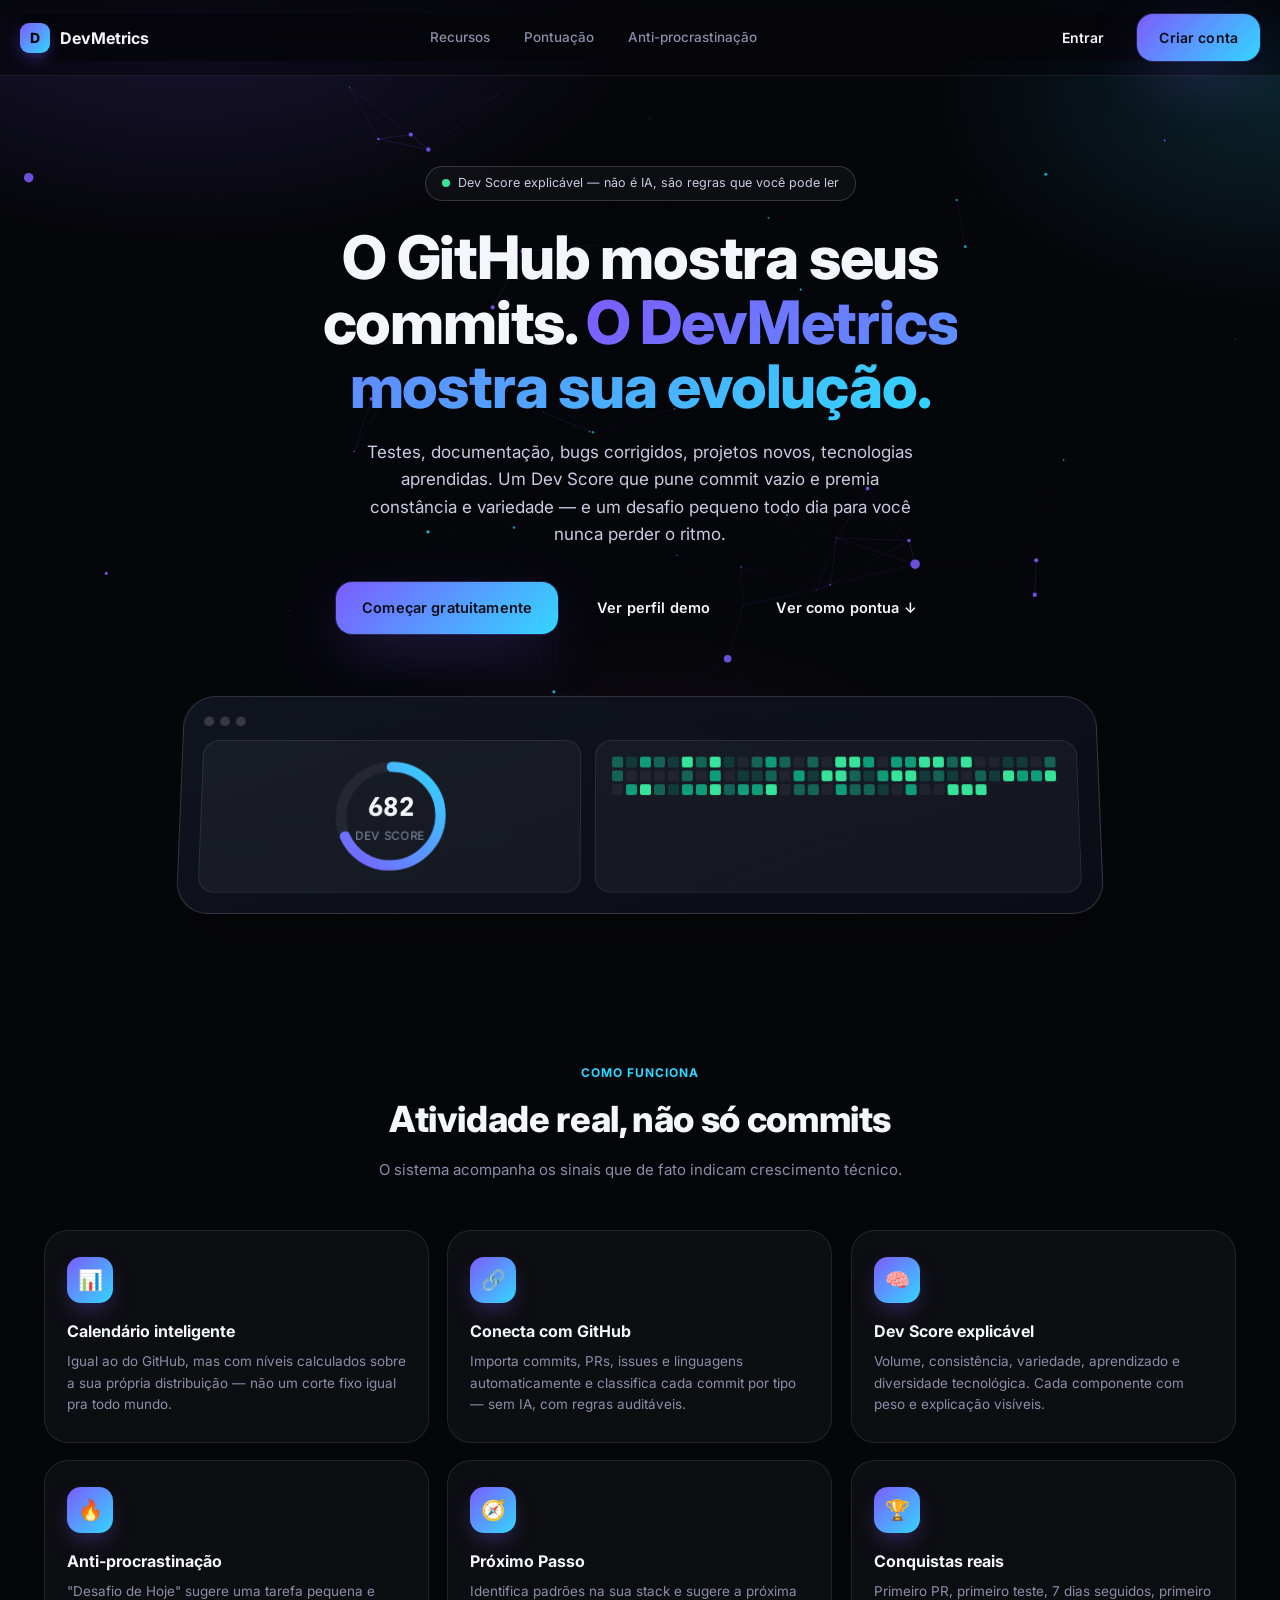
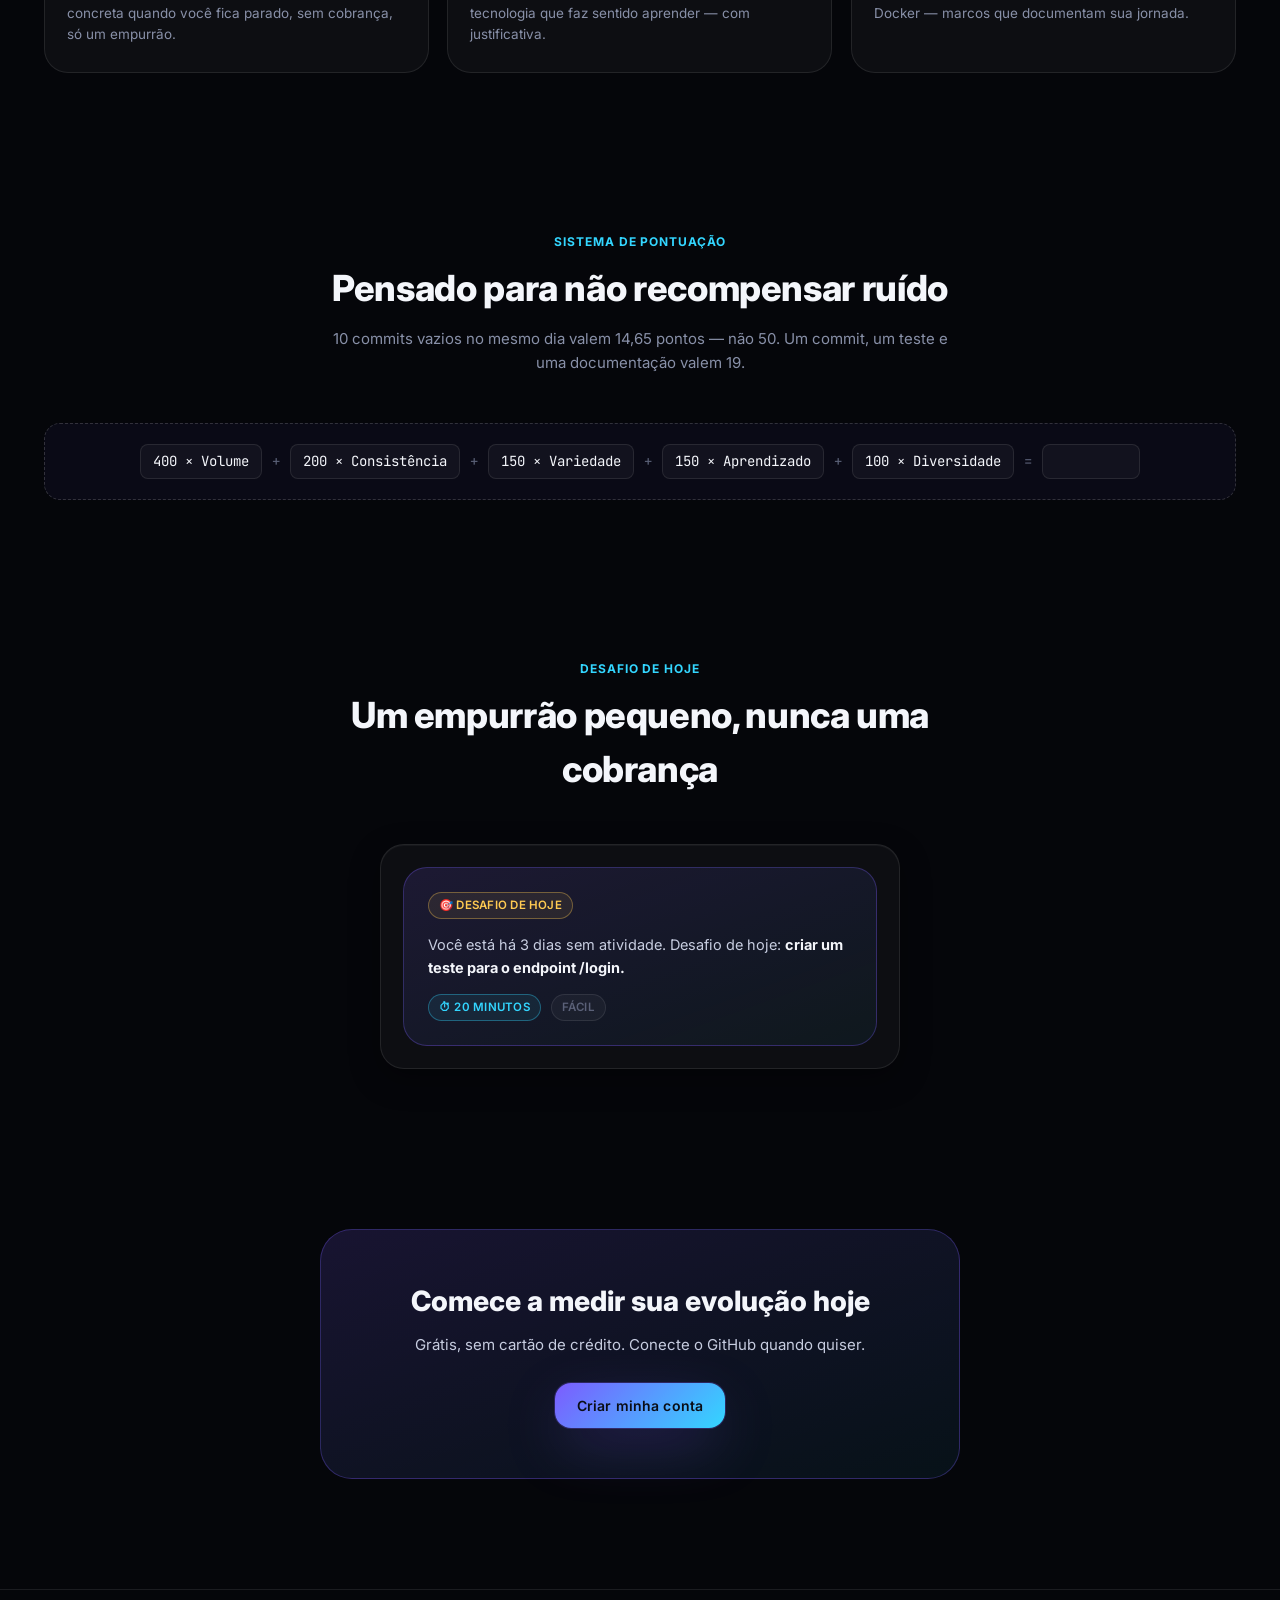
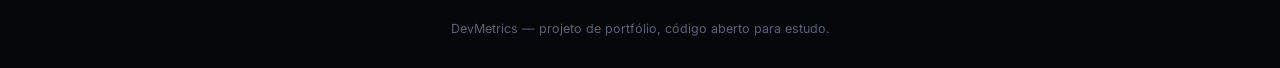
==== commit 9ff620e3: "feat: perfil público, badge SVG, webhook, GitLab, demo, IA e CI - Perfil público opt-in (/u/{usernam" ====
--- a/frontend/index.html
+++ b/frontend/index.html
@@ -49,6 +49,7 @@
       </p>
       <div class="hero-actions">
         <a href="register.html" class="btn btn-primary">Começar gratuitamente</a>
+        <a href="profile.html?u=demo" class="btn btn-ghost">Ver perfil demo</a>
         <a href="#scoring" class="btn btn-ghost">Ver como pontua ↓</a>
       </div>
 
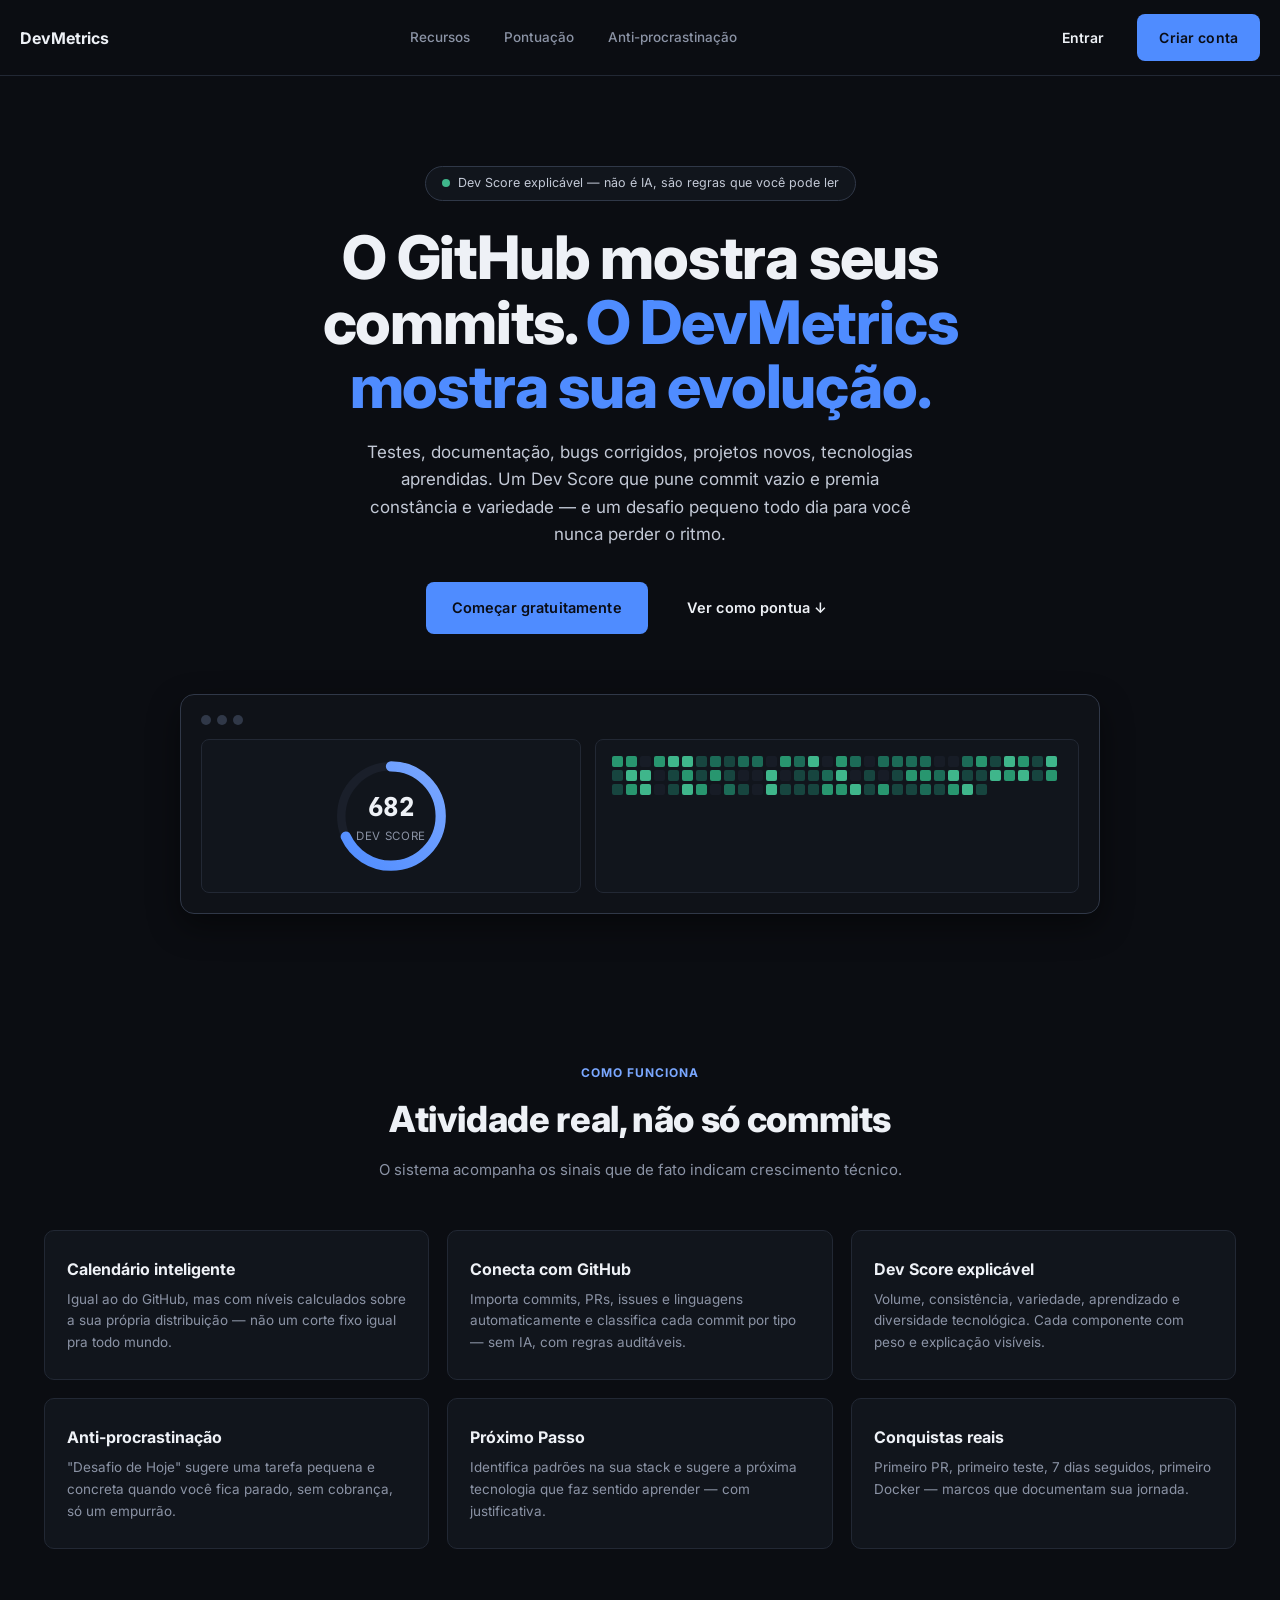
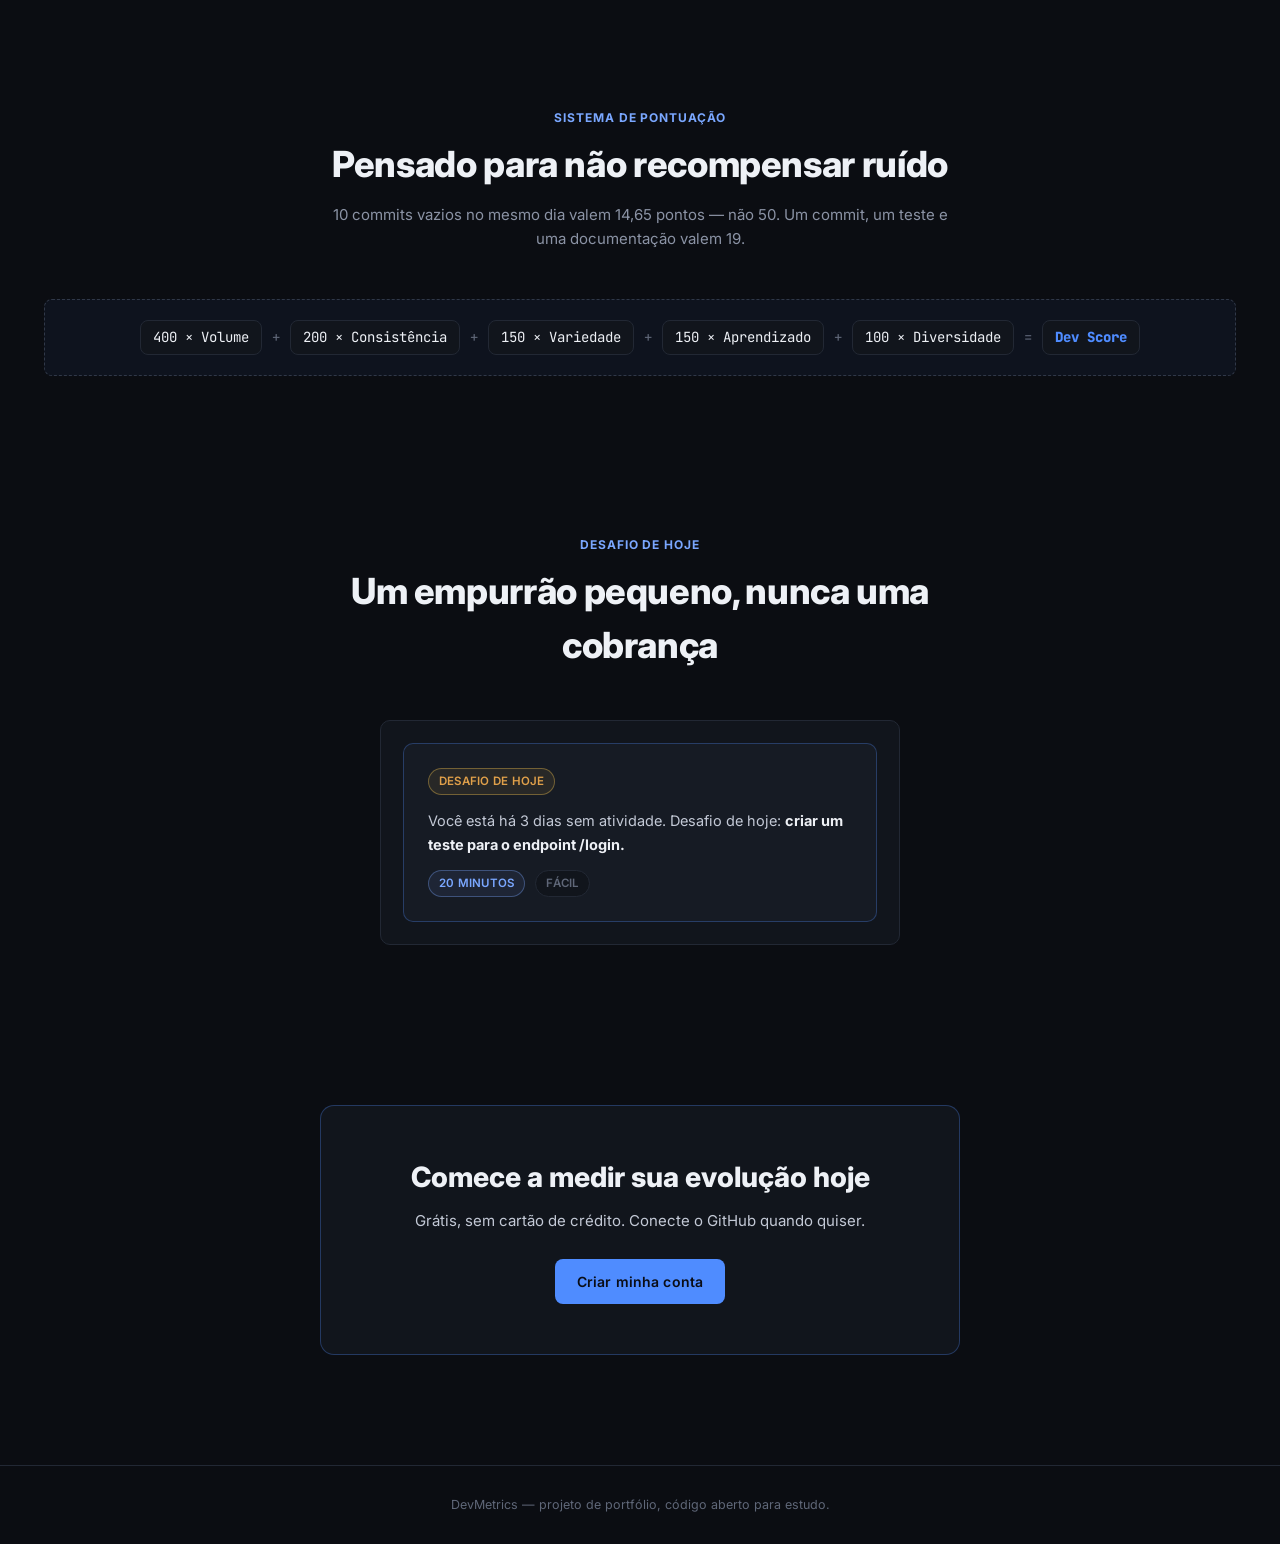
==== commit 9d849f8d: "refactor: interface mais sóbria, tooltip do Dev Score e correção de overflow Remove tilt 3D, fundo 3" ====
--- a/frontend/index.html
+++ b/frontend/index.html
@@ -15,12 +15,10 @@
   <link rel="stylesheet" href="css/landing.css" />
 </head>
 <body>
-  <div class="scene-bg"></div>
 
   <div class="navbar">
     <div class="container navbar" style="padding:0;border:none">
       <a href="index.html" class="brand">
-        <span class="brand-mark floating-icon">D</span>
         DevMetrics
       </a>
       <nav>
@@ -49,13 +47,12 @@
       </p>
       <div class="hero-actions">
         <a href="register.html" class="btn btn-primary">Começar gratuitamente</a>
-        <a href="profile.html?u=demo" class="btn btn-ghost">Ver perfil demo</a>
         <a href="#scoring" class="btn btn-ghost">Ver como pontua ↓</a>
       </div>
 
       <div class="hero-mockup-scene">
-        <div class="hero-mockup tilt-scene">
-          <div class="tilt-card" data-tilt-max="3" style="border-radius:inherit">
+        <div class="hero-mockup">
+          <div style="border-radius:inherit">
             <div class="hero-mockup-bar"><span></span><span></span><span></span></div>
             <div class="hero-mockup-grid">
               <div class="hero-mockup-card">
@@ -63,8 +60,8 @@
                   <svg viewBox="0 0 140 140">
                     <defs>
                       <linearGradient id="scoreGradientMock" x1="0%" y1="0%" x2="100%" y2="100%">
-                        <stop offset="0%" stop-color="#7c5cff" />
-                        <stop offset="100%" stop-color="#33d6ff" />
+                        <stop offset="0%" stop-color="#4f8cff" />
+                        <stop offset="100%" stop-color="#7aa7ff" />
                       </linearGradient>
                     </defs>
                     <circle class="score-ring-bg" cx="70" cy="70" r="58"></circle>
@@ -100,33 +97,27 @@
           <p>O sistema acompanha os sinais que de fato indicam crescimento técnico.</p>
         </div>
         <div class="feature-grid reveal-stagger">
-          <div class="feature-card tilt-card">
-            <div class="feature-icon">📊</div>
+          <div class="feature-card">
             <h3>Calendário inteligente</h3>
             <p>Igual ao do GitHub, mas com níveis calculados sobre a sua própria distribuição — não um corte fixo igual pra todo mundo.</p>
           </div>
-          <div class="feature-card tilt-card">
-            <div class="feature-icon">🔗</div>
+          <div class="feature-card">
             <h3>Conecta com GitHub</h3>
             <p>Importa commits, PRs, issues e linguagens automaticamente e classifica cada commit por tipo — sem IA, com regras auditáveis.</p>
           </div>
-          <div class="feature-card tilt-card">
-            <div class="feature-icon">🧠</div>
+          <div class="feature-card">
             <h3>Dev Score explicável</h3>
             <p>Volume, consistência, variedade, aprendizado e diversidade tecnológica. Cada componente com peso e explicação visíveis.</p>
           </div>
-          <div class="feature-card tilt-card">
-            <div class="feature-icon">🔥</div>
+          <div class="feature-card">
             <h3>Anti-procrastinação</h3>
             <p>"Desafio de Hoje" sugere uma tarefa pequena e concreta quando você fica parado, sem cobrança, só um empurrão.</p>
           </div>
-          <div class="feature-card tilt-card">
-            <div class="feature-icon">🧭</div>
+          <div class="feature-card">
             <h3>Próximo Passo</h3>
             <p>Identifica padrões na sua stack e sugere a próxima tecnologia que faz sentido aprender — com justificativa.</p>
           </div>
-          <div class="feature-card tilt-card">
-            <div class="feature-icon">🏆</div>
+          <div class="feature-card">
             <h3>Conquistas reais</h3>
             <p>Primeiro PR, primeiro teste, 7 dias seguidos, primeiro Docker — marcos que documentam sua jornada.</p>
           </div>
@@ -163,15 +154,15 @@
           <span class="eyebrow">Desafio de hoje</span>
           <h2>Um empurrão pequeno, nunca uma cobrança</h2>
         </div>
-        <div class="card tilt-scene reveal" style="max-width:520px;margin:0 auto">
-          <div class="tilt-card challenge-card" data-tilt-max="4" style="border-radius:inherit;padding:24px">
-            <span class="badge yellow">🎯 Desafio de hoje</span>
+        <div class="card reveal" style="max-width:520px;margin:0 auto">
+          <div class="challenge-card" style="border-radius:inherit;padding:24px">
+            <span class="badge yellow">Desafio de hoje</span>
             <p style="margin-top:14px;font-size:14.5px;line-height:1.6;color:var(--text-1)">
               Você está há 3 dias sem atividade. Desafio de hoje:
               <strong style="color:var(--text-0)">criar um teste para o endpoint /login.</strong>
             </p>
             <div class="challenge-meta">
-              <span class="badge brand">⏱ 20 minutos</span>
+              <span class="badge brand">20 minutos</span>
               <span class="badge muted">Fácil</span>
             </div>
           </div>
@@ -196,6 +187,5 @@
 
   <script src="js/api.js"></script>
   <script src="js/ui.js"></script>
-  <script src="js/scene3d.js"></script>
 </body>
 </html>
--- a/frontend/css/base.css
+++ b/frontend/css/base.css
@@ -4,44 +4,44 @@
 
 :root {
   /* Paleta principal: fundo escuro tipo "terminal premium" */
-  --bg-0: #05060a;
-  --bg-1: #0a0d16;
-  --bg-2: #10141f;
-  --bg-3: #161b29;
-  --surface: rgba(255, 255, 255, 0.035);
-  --surface-hover: rgba(255, 255, 255, 0.07);
-  --border: rgba(255, 255, 255, 0.09);
-  --border-strong: rgba(255, 255, 255, 0.16);
+  --bg-0: #0b0d12;
+  --bg-1: #0f1218;
+  --bg-2: #141821;
+  --bg-3: #1a1f2a;
+  --surface: #11151c;
+  --surface-hover: #161b24;
+  --border: #222834;
+  --border-strong: #303848;
 
-  --text-0: #f4f6fb;
-  --text-1: #c7cde0;
-  --text-2: #8890a8;
-  --text-3: #5b6178;
+  --text-0: #eef1f6;
+  --text-1: #c3c9d6;
+  --text-2: #8b93a5;
+  --text-3: #5f6778;
 
-  --brand-1: #7c5cff;
-  --brand-2: #33d6ff;
-  --brand-3: #ff5ecb;
-  --accent-green: #37e29a;
-  --accent-yellow: #ffcb52;
-  --accent-red: #ff5c72;
+  --brand-1: #4f8cff;
+  --brand-2: #7aa7ff;
+  --brand-3: #e0a04a;
+  --accent-green: #3fb68b;
+  --accent-yellow: #e0a04a;
+  --accent-red: #e5646e;
 
-  --grad-brand: linear-gradient(135deg, var(--brand-1), var(--brand-2));
-  --grad-fire: linear-gradient(135deg, var(--brand-3), var(--accent-yellow));
+  --grad-brand: var(--brand-1);
+  --grad-fire: var(--accent-yellow);
 
-  --level-0: rgba(255, 255, 255, 0.05);
-  --level-1: #123a3a;
-  --level-2: #146356;
-  --level-3: #0f9d78;
-  --level-4: #37e29a;
+  --level-0: #171c26;
+  --level-1: #17453f;
+  --level-2: #1c6b57;
+  --level-3: #28966f;
+  --level-4: #3fb68b;
 
-  --radius-sm: 10px;
-  --radius-md: 16px;
-  --radius-lg: 24px;
-  --radius-xl: 32px;
+  --radius-sm: 6px;
+  --radius-md: 8px;
+  --radius-lg: 10px;
+  --radius-xl: 14px;
 
-  --shadow-1: 0 1px 0 rgba(255, 255, 255, 0.04) inset, 0 10px 30px rgba(0, 0, 0, 0.35);
-  --shadow-2: 0 30px 60px -20px rgba(0, 0, 0, 0.55);
-  --shadow-glow-brand: 0 0 0 1px rgba(124, 92, 255, 0.25), 0 20px 60px -10px rgba(124, 92, 255, 0.35);
+  --shadow-1: none;
+  --shadow-2: 0 12px 32px rgba(0, 0, 0, 0.45);
+  --shadow-glow-brand: none;
 
   --ease-out: cubic-bezier(0.16, 1, 0.3, 1);
   --ease-spring: cubic-bezier(0.34, 1.56, 0.64, 1);
@@ -105,7 +105,7 @@
 }
 
 ::selection {
-  background: rgba(124, 92, 255, 0.35);
+  background: rgba(79, 140, 255, 0.35);
 }
 
 /* Scrollbar discreta */
@@ -143,47 +143,13 @@
   padding: 0 24px;
 }
 
-/* Fundo com camadas de profundidade (paralaxe simples) */
-.scene-bg {
-  position: fixed;
-  inset: 0;
-  z-index: -1;
-  overflow: hidden;
-  background:
-    radial-gradient(60% 45% at 15% 0%, rgba(124, 92, 255, 0.18), transparent 60%),
-    radial-gradient(45% 40% at 100% 10%, rgba(51, 214, 255, 0.14), transparent 60%),
-    radial-gradient(50% 50% at 50% 100%, rgba(255, 94, 203, 0.10), transparent 60%),
-    var(--bg-0);
-}
-
-.scene-bg canvas {
-  position: absolute;
-  inset: 0;
-  width: 100%;
-  height: 100%;
-  display: block;
-}
-
-.scene-bg::after {
-  content: "";
-  position: absolute;
-  inset: 0;
-  background-image: radial-gradient(rgba(255, 255, 255, 0.045) 1px, transparent 1px);
-  background-size: 26px 26px;
-  mask-image: radial-gradient(circle at 50% 20%, black, transparent 75%);
-  opacity: 0.5;
-}
-
 /* Utilidades de texto */
 .text-muted { color: var(--text-2); }
 .text-faint { color: var(--text-3); }
 .mono { font-family: var(--font-mono); }
 
 .gradient-text {
-  background: var(--grad-brand);
-  -webkit-background-clip: text;
-  background-clip: text;
-  color: transparent;
+  color: var(--brand-1);
 }
 
 .skeleton {
--- a/frontend/css/animations.css
+++ b/frontend/css/animations.css
@@ -29,8 +29,8 @@
 }
 
 @keyframes pulse-ring {
-  0%   { box-shadow: 0 0 0 0 rgba(124, 92, 255, 0.45); }
-  100% { box-shadow: 0 0 0 18px rgba(124, 92, 255, 0); }
+  0%   { box-shadow: 0 0 0 0 rgba(79, 140, 255, 0.45); }
+  100% { box-shadow: 0 0 0 18px rgba(79, 140, 255, 0); }
 }
 
 @keyframes flame-flicker {
@@ -44,9 +44,9 @@
 }
 
 @keyframes count-glow {
-  0%   { text-shadow: 0 0 0 rgba(124, 92, 255, 0); }
-  40%  { text-shadow: 0 0 24px rgba(124, 92, 255, 0.55); }
-  100% { text-shadow: 0 0 0 rgba(124, 92, 255, 0); }
+  0%   { text-shadow: 0 0 0 rgba(79, 140, 255, 0); }
+  40%  { text-shadow: 0 0 24px rgba(79, 140, 255, 0.55); }
+  100% { text-shadow: 0 0 0 rgba(79, 140, 255, 0); }
 }
 
 .reveal {
@@ -77,58 +77,6 @@
 .reveal-stagger.is-visible > *:nth-child(4) { transition-delay: 180ms; }
 .reveal-stagger.is-visible > *:nth-child(5) { transition-delay: 240ms; }
 .reveal-stagger.is-visible > *:nth-child(6) { transition-delay: 300ms; }
-
-/* ---- Cartão com perspectiva 3D (tilt no mouse) ---- */
-.tilt-scene {
-  perspective: 1000px;
-}
-
-.tilt-card {
-  transform-style: preserve-3d;
-  transition: transform var(--dur-mid) var(--ease-out), box-shadow var(--dur-mid) var(--ease-out);
-  will-change: transform;
-}
-
-.tilt-card[data-tilt-active="true"] {
-  transition: transform 60ms linear;
-}
-
-.tilt-card .tilt-layer {
-  transform: translateZ(18px);
-}
-
-.tilt-card .tilt-glare {
-  position: absolute;
-  inset: 0;
-  border-radius: inherit;
-  background: radial-gradient(circle at var(--glare-x, 50%) var(--glare-y, 50%),
-      rgba(255, 255, 255, 0.16), transparent 55%);
-  opacity: 0;
-  transition: opacity var(--dur-mid) var(--ease-out);
-  pointer-events: none;
-}
-
-.tilt-card[data-tilt-active="true"] .tilt-glare {
-  opacity: 1;
-}
-
-/* ---- Logo / ícone com leve flutuação e rotação 3D contínua ---- */
-.floating-icon {
-  animation: float-slow 6s ease-in-out infinite;
-  transform-style: preserve-3d;
-}
-
-.spin-3d {
-  animation: spin-slow 16s linear infinite;
-  transform-style: preserve-3d;
-}
-
-/* ---- Streak flame ---- */
-.flame {
-  display: inline-block;
-  animation: flame-flicker 1.6s ease-in-out infinite;
-  filter: drop-shadow(0 0 10px rgba(255, 155, 50, 0.55));
-}
 
 /* ---- Pulso de "ao vivo" ---- */
 .live-dot {
@@ -184,7 +132,7 @@
 }
 
 .btn-primary:hover {
-  box-shadow: 0 0 0 1px rgba(124, 92, 255, 0.4), 0 26px 70px -12px rgba(124, 92, 255, 0.5);
+  box-shadow: 0 0 0 1px rgba(79, 140, 255, 0.4), 0 26px 70px -12px rgba(79, 140, 255, 0.5);
 }
 
 .btn-ghost {
@@ -247,7 +195,7 @@
 
 .toast.success { border-color: rgba(55, 226, 154, 0.4); }
 .toast.error { border-color: rgba(255, 92, 114, 0.4); }
-.toast.info { border-color: rgba(51, 214, 255, 0.35); }
+.toast.info { border-color: rgba(122, 167, 255, 0.35); }
 
 .toast.leaving {
   animation: fade-out-right var(--dur-mid) var(--ease-out) forwards;
--- a/frontend/css/components.css
+++ b/frontend/css/components.css
@@ -49,10 +49,10 @@
   color: var(--text-1);
 }
 
-.badge.brand { color: var(--brand-2); border-color: rgba(51, 214, 255, 0.35); background: rgba(51, 214, 255, 0.08); }
+.badge.brand { color: var(--brand-2); border-color: rgba(122, 167, 255, 0.35); background: rgba(122, 167, 255, 0.08); }
 .badge.green { color: var(--accent-green); border-color: rgba(55, 226, 154, 0.35); background: rgba(55, 226, 154, 0.08); }
 .badge.yellow { color: var(--accent-yellow); border-color: rgba(255, 203, 82, 0.35); background: rgba(255, 203, 82, 0.08); }
-.badge.pink { color: var(--brand-3); border-color: rgba(255, 94, 203, 0.35); background: rgba(255, 94, 203, 0.08); }
+.badge.pink { color: var(--brand-3); border-color: rgba(224, 160, 74, 0.35); background: rgba(224, 160, 74, 0.08); }
 .badge.muted { color: var(--text-3); }
 
 /* Inputs */
@@ -87,8 +87,8 @@
 .field select:focus,
 .field textarea:focus {
   border-color: var(--brand-1);
-  box-shadow: 0 0 0 3px rgba(124, 92, 255, 0.18);
-  background: rgba(124, 92, 255, 0.05);
+  box-shadow: 0 0 0 3px rgba(79, 140, 255, 0.18);
+  background: rgba(79, 140, 255, 0.04);
 }
 
 .field textarea {
@@ -117,8 +117,7 @@
   justify-content: space-between;
   gap: 16px;
   padding: 14px 0;
-  backdrop-filter: blur(14px) saturate(140%);
-  background: linear-gradient(180deg, rgba(5, 6, 10, 0.85), rgba(5, 6, 10, 0.55));
+  background: var(--bg-0);
   border-bottom: 1px solid var(--border);
 }
 
@@ -128,19 +127,6 @@
   gap: 10px;
   font-weight: 700;
   font-size: 16px;
-}
-
-.navbar .brand-mark {
-  width: 30px;
-  height: 30px;
-  border-radius: 9px;
-  background: var(--grad-brand);
-  display: grid;
-  place-items: center;
-  font-size: 14px;
-  color: #05060a;
-  font-weight: 800;
-  box-shadow: 0 6px 16px -4px rgba(124, 92, 255, 0.6);
 }
 
 .navbar nav {
@@ -189,7 +175,7 @@
   place-items: center;
   font-size: 12.5px;
   font-weight: 700;
-  color: #05060a;
+  color: #fff;
   overflow: hidden;
   flex-shrink: 0;
 }
@@ -203,9 +189,9 @@
 /* Progress bars */
 .progress-track {
   width: 100%;
-  height: 8px;
+  height: 6px;
   border-radius: 999px;
-  background: rgba(255, 255, 255, 0.06);
+  background: var(--bg-3);
   overflow: hidden;
 }
 
@@ -218,7 +204,7 @@
 }
 
 .progress-fill.thin {
-  background: linear-gradient(90deg, var(--brand-2), var(--accent-green));
+  background: var(--brand-1);
 }
 
 /* Score ring (SVG) */
@@ -237,17 +223,16 @@
 
 .score-ring-bg {
   fill: none;
-  stroke: rgba(255, 255, 255, 0.06);
-  stroke-width: 12;
+  stroke: var(--bg-3);
+  stroke-width: 10;
 }
 
 .score-ring-fill {
   fill: none;
-  stroke-width: 12;
+  stroke-width: 10;
   stroke-linecap: round;
-  stroke: url(#scoreGradient);
+  stroke: var(--brand-1);
   transition: stroke-dasharray 1.1s var(--ease-out);
-  filter: drop-shadow(0 0 10px rgba(124, 92, 255, 0.45));
 }
 
 .score-ring-center {
@@ -274,45 +259,74 @@
   letter-spacing: 0.06em;
 }
 
-/* Score breakdown bars */
+/* Score breakdown */
 .breakdown-row {
+  position: relative;
   display: grid;
-  grid-template-columns: 130px 1fr 46px;
-  align-items: center;
-  gap: 12px;
-  padding: 9px 0;
-  border-bottom: 1px solid rgba(255, 255, 255, 0.04);
-}
-
-.breakdown-row:last-child {
-  border-bottom: none;
+  grid-template-columns: 1fr auto;
+  grid-template-areas: "label points" "bar bar";
+  align-items: center;
+  gap: 6px 12px;
+  margin: 0 -10px;
+  padding: 10px;
+  border-radius: var(--radius-sm);
+  cursor: help;
+  outline: none;
+  transition: background var(--dur-fast) ease;
+}
+
+.breakdown-row:hover,
+.breakdown-row:focus-visible {
+  background: var(--bg-2);
 }
 
 .breakdown-row .breakdown-label {
+  grid-area: label;
   font-size: 13px;
   color: var(--text-1);
   font-weight: 500;
 }
 
+.breakdown-row .progress-track { grid-area: bar; }
+
 .breakdown-row .breakdown-points {
+  grid-area: points;
   font-size: 13px;
   font-family: var(--font-mono);
   color: var(--text-0);
   text-align: right;
 }
 
+.breakdown-row .breakdown-max {
+  color: var(--text-3);
+}
+
 .breakdown-tooltip {
-  grid-column: 1 / -1;
+  position: absolute;
+  left: 10px;
+  right: 10px;
+  bottom: calc(100% - 2px);
+  z-index: 20;
+  padding: 10px 12px;
+  border-radius: var(--radius-sm);
+  border: 1px solid var(--border-strong);
+  background: var(--bg-3);
+  box-shadow: var(--shadow-2);
   font-size: 12px;
-  color: var(--text-3);
-  padding-top: 2px;
-  max-height: 0;
-  overflow: hidden;
-  transition: max-height var(--dur-mid) var(--ease-out);
-}
-
-.breakdown-row.expanded .breakdown-tooltip {
-  max-height: 60px;
+  line-height: 1.5;
+  color: var(--text-1);
+  opacity: 0;
+  visibility: hidden;
+  transform: translateY(2px);
+  pointer-events: none;
+  transition: opacity var(--dur-fast) ease, transform var(--dur-fast) ease, visibility var(--dur-fast);
+}
+
+.breakdown-row:hover .breakdown-tooltip,
+.breakdown-row:focus-visible .breakdown-tooltip {
+  opacity: 1;
+  visibility: visible;
+  transform: none;
 }
 
 /* Stat tiles */
@@ -329,12 +343,6 @@
   border: 1px solid var(--border);
   position: relative;
   overflow: hidden;
-}
-
-.stat-tile .stat-icon {
-  font-size: 20px;
-  margin-bottom: 10px;
-  display: inline-block;
 }
 
 .stat-tile .stat-value {
@@ -391,17 +399,7 @@
 
 .achievement-card.unlocked {
   border-color: rgba(255, 203, 82, 0.4);
-  background: linear-gradient(160deg, rgba(255, 203, 82, 0.09), rgba(124, 92, 255, 0.05));
-}
-
-.achievement-icon {
-  font-size: 30px;
-  margin-bottom: 8px;
-  display: inline-block;
-}
-
-.achievement-card.unlocked .achievement-icon {
-  animation: pop-in var(--dur-slow) var(--ease-spring);
+  background: var(--surface);
 }
 
 .achievement-name {
@@ -422,8 +420,8 @@
 
 /* Challenge card */
 .challenge-card {
-  background: linear-gradient(160deg, rgba(124, 92, 255, 0.14), rgba(51, 214, 255, 0.05));
-  border: 1px solid rgba(124, 92, 255, 0.3);
+  background: var(--surface-hover);
+  border: 1px solid rgba(79, 140, 255, 0.3);
 }
 
 .challenge-meta {
@@ -556,11 +554,15 @@
 .list-row .list-icon {
   width: 34px;
   height: 34px;
-  border-radius: 10px;
+  border-radius: var(--radius-sm);
   display: grid;
   place-items: center;
-  font-size: 15px;
-  background: var(--surface);
+  font-size: 11px;
+  font-weight: 600;
+  font-family: var(--font-mono);
+  color: var(--text-2);
+  letter-spacing: 0.04em;
+  background: var(--bg-2);
   border: 1px solid var(--border);
   flex-shrink: 0;
 }
@@ -596,5 +598,4 @@
 /* Responsivo */
 @media (max-width: 860px) {
   .navbar nav { display: none; }
-  .breakdown-row { grid-template-columns: 100px 1fr 40px; }
-}
+}
--- a/frontend/css/landing.css
+++ b/frontend/css/landing.css
@@ -57,10 +57,9 @@
   font-size: 14.5px;
 }
 
-/* Mockup 3D do dashboard flutuando */
+/* Mockup do dashboard */
 .hero-mockup-scene {
   margin-top: 60px;
-  perspective: 1600px;
   animation: fade-up var(--dur-slow) var(--ease-out);
   animation-delay: 240ms;
 }
@@ -70,16 +69,9 @@
   margin: 0 auto;
   border-radius: var(--radius-xl);
   border: 1px solid var(--border-strong);
-  background: linear-gradient(160deg, var(--bg-2), var(--bg-1));
+  background: var(--bg-1);
   box-shadow: var(--shadow-2);
   padding: 20px;
-  transform: rotateX(8deg);
-  transform-style: preserve-3d;
-  transition: transform 400ms var(--ease-out);
-}
-
-.hero-mockup-scene:hover .hero-mockup {
-  transform: rotateX(2deg) translateY(-6px);
 }
 
 .hero-mockup-bar {
@@ -157,17 +149,6 @@
   overflow: hidden;
 }
 
-.feature-icon {
-  width: 46px;
-  height: 46px;
-  border-radius: 14px;
-  display: grid;
-  place-items: center;
-  font-size: 20px;
-  margin-bottom: 16px;
-  background: var(--grad-brand);
-  box-shadow: 0 10px 24px -8px rgba(124, 92, 255, 0.5);
-}
 
 .feature-card h3 {
   font-size: 16px;
@@ -193,7 +174,7 @@
   padding: 20px;
   border-radius: var(--radius-md);
   border: 1px dashed var(--border-strong);
-  background: rgba(124, 92, 255, 0.05);
+  background: rgba(79, 140, 255, 0.05);
   margin-top: 30px;
 }
 
@@ -219,8 +200,8 @@
   margin: 0 auto;
   padding: 50px 40px;
   border-radius: var(--radius-xl);
-  background: linear-gradient(160deg, rgba(124, 92, 255, 0.16), rgba(51, 214, 255, 0.06));
-  border: 1px solid rgba(124, 92, 255, 0.3);
+  background: var(--surface);
+  border: 1px solid rgba(79, 140, 255, 0.3);
 }
 
 .cta-box h2 {
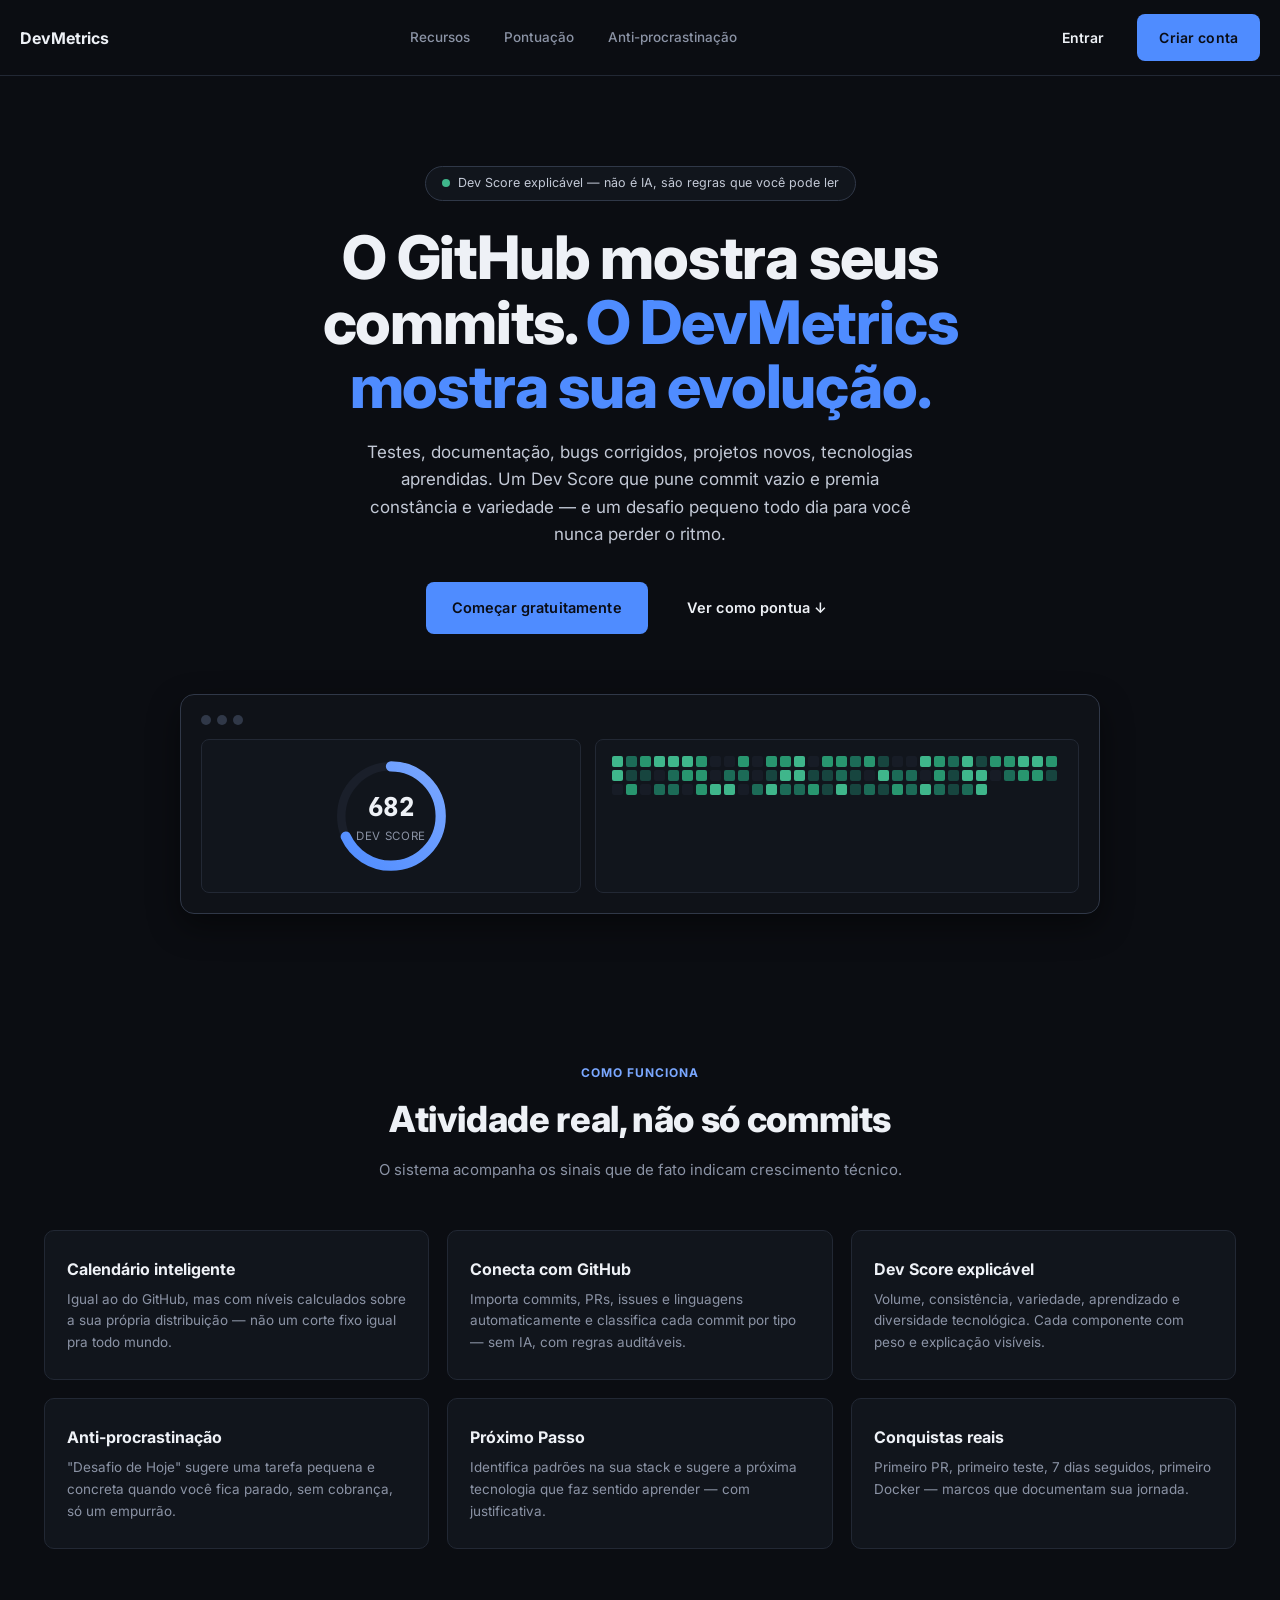
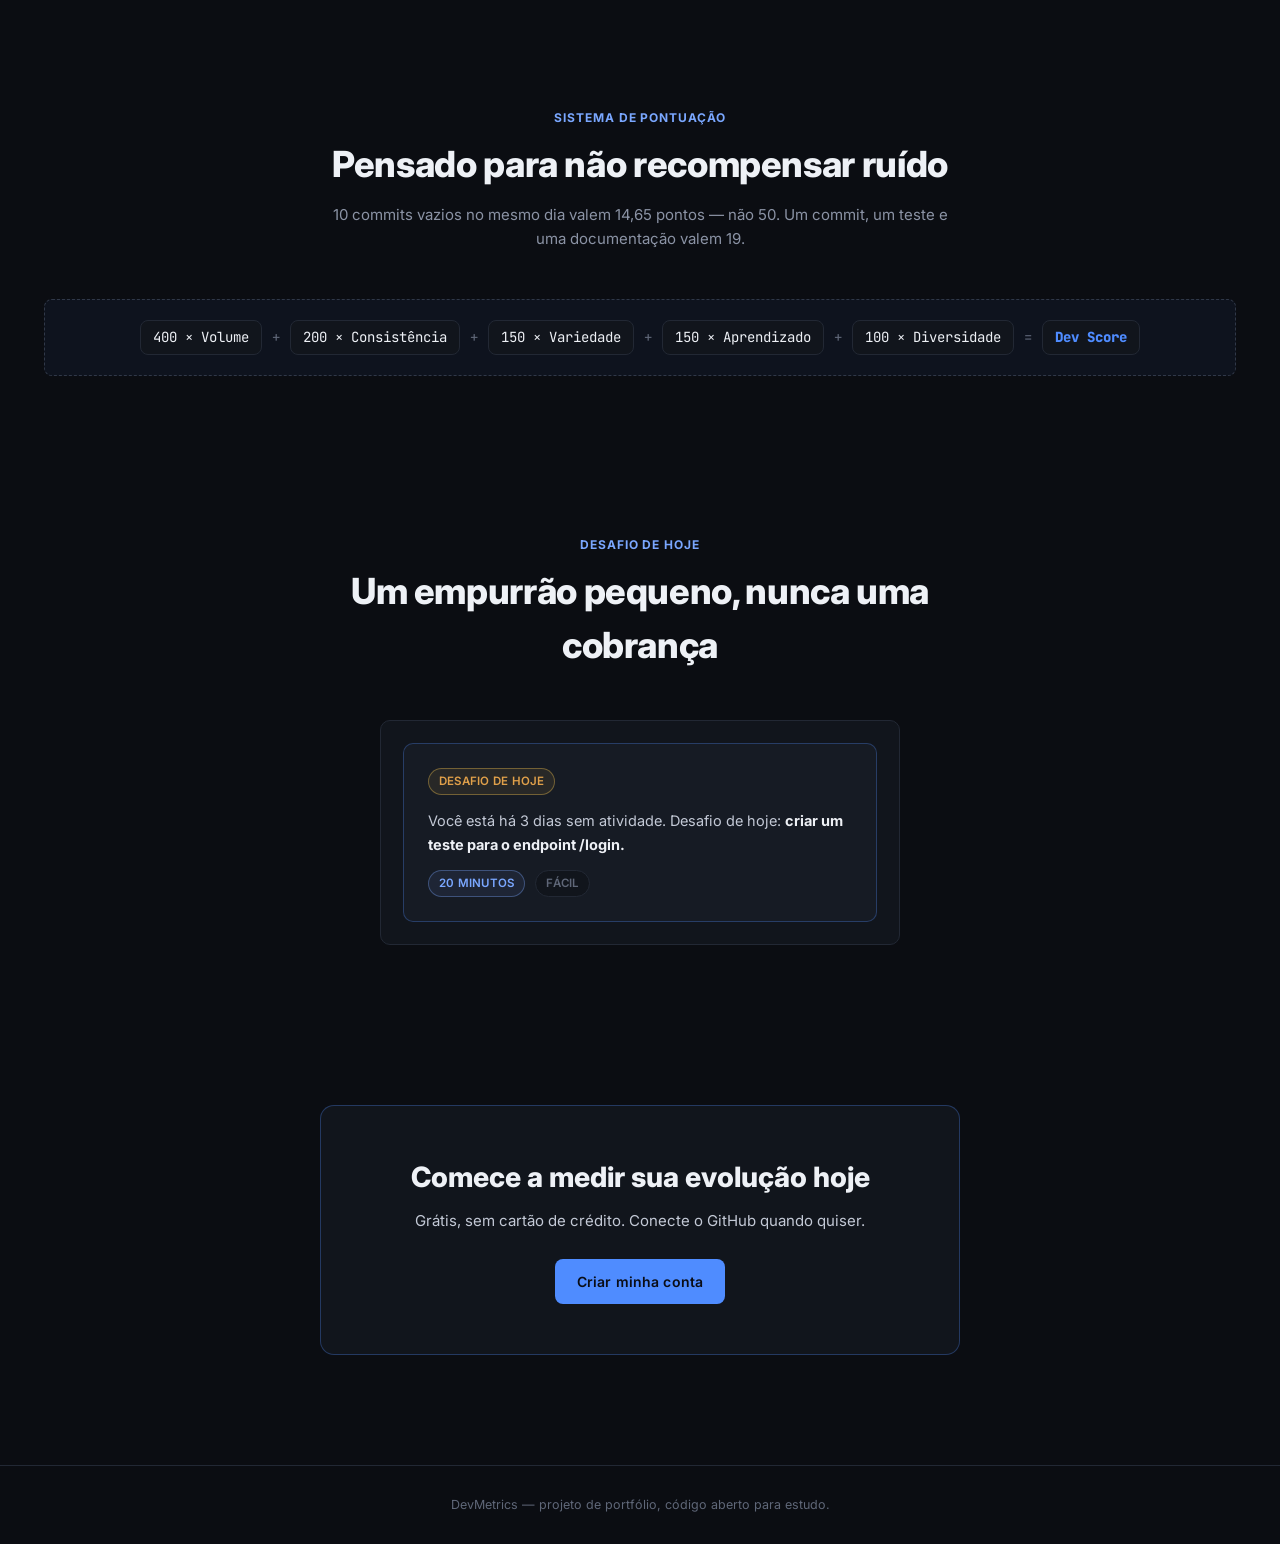
==== commit 1536a5a2: "fix: acabamento das páginas, rótulos do calendário e cache dos assets Estado vazio de projetos em la" ====
--- a/frontend/index.html
+++ b/frontend/index.html
@@ -9,10 +9,10 @@
   <link rel="preconnect" href="https://fonts.googleapis.com">
   <link rel="preconnect" href="https://fonts.gstatic.com" crossorigin>
   <link href="https://fonts.googleapis.com/css2?family=Inter:wght@400;500;600;700;800&family=JetBrains+Mono:wght@400;600;700&display=swap" rel="stylesheet">
-  <link rel="stylesheet" href="css/base.css" />
-  <link rel="stylesheet" href="css/animations.css" />
-  <link rel="stylesheet" href="css/components.css" />
-  <link rel="stylesheet" href="css/landing.css" />
+  <link rel="stylesheet" href="css/base.css?v=202610261500" />
+  <link rel="stylesheet" href="css/animations.css?v=202610261500" />
+  <link rel="stylesheet" href="css/components.css?v=202610261500" />
+  <link rel="stylesheet" href="css/landing.css?v=202610261500" />
 </head>
 <body>
 
@@ -185,7 +185,7 @@
     <div class="container">DevMetrics — projeto de portfólio, código aberto para estudo.</div>
   </footer>
 
-  <script src="js/api.js"></script>
-  <script src="js/ui.js"></script>
+  <script src="js/api.js?v=202610261500"></script>
+  <script src="js/ui.js?v=202610261500"></script>
 </body>
 </html>
--- a/frontend/css/components.css
+++ b/frontend/css/components.css
@@ -375,7 +375,7 @@
 /* Achievement grid */
 .achievement-grid {
   display: grid;
-  grid-template-columns: repeat(auto-fill, minmax(150px, 1fr));
+  grid-template-columns: repeat(auto-fill, minmax(200px, 1fr));
   gap: 14px;
 }
 
@@ -385,20 +385,19 @@
   border: 1px solid var(--border);
   background: var(--surface);
   text-align: center;
-  transition: transform var(--dur-mid) var(--ease-spring), border-color var(--dur-fast) ease;
+  transition: border-color var(--dur-fast) ease;
 }
 
 .achievement-card:hover {
-  transform: translateY(-4px);
+  border-color: var(--border-strong);
 }
 
 .achievement-card.locked {
-  opacity: 0.45;
-  filter: grayscale(0.4);
+  opacity: 0.55;
 }
 
 .achievement-card.unlocked {
-  border-color: rgba(255, 203, 82, 0.4);
+  border-color: rgba(63, 182, 139, 0.45);
   background: var(--surface);
 }
 
@@ -439,9 +438,12 @@
 
 /* Empty state */
 .empty-state {
+  grid-column: 1 / -1;
   text-align: center;
-  padding: 40px 20px;
-  color: var(--text-2);
+  padding: 56px 20px;
+  color: var(--text-2);
+  border: 1px dashed var(--border-strong);
+  border-radius: var(--radius-lg);
 }
 
 .empty-state .empty-icon {
@@ -599,3 +601,21 @@
 @media (max-width: 860px) {
   .navbar nav { display: none; }
 }
+
+/* Ações discretas nas listas */
+.list-row .btn-ghost {
+  color: var(--text-2);
+  font-size: 12.5px;
+  font-weight: 500;
+}
+
+.list-row .btn-ghost:hover {
+  color: var(--text-0);
+  background: var(--surface-hover);
+}
+
+.list-row .btn-ghost[data-delete]:hover {
+  color: var(--accent-red);
+}
+
+#tab-profile { max-width: 760px; }
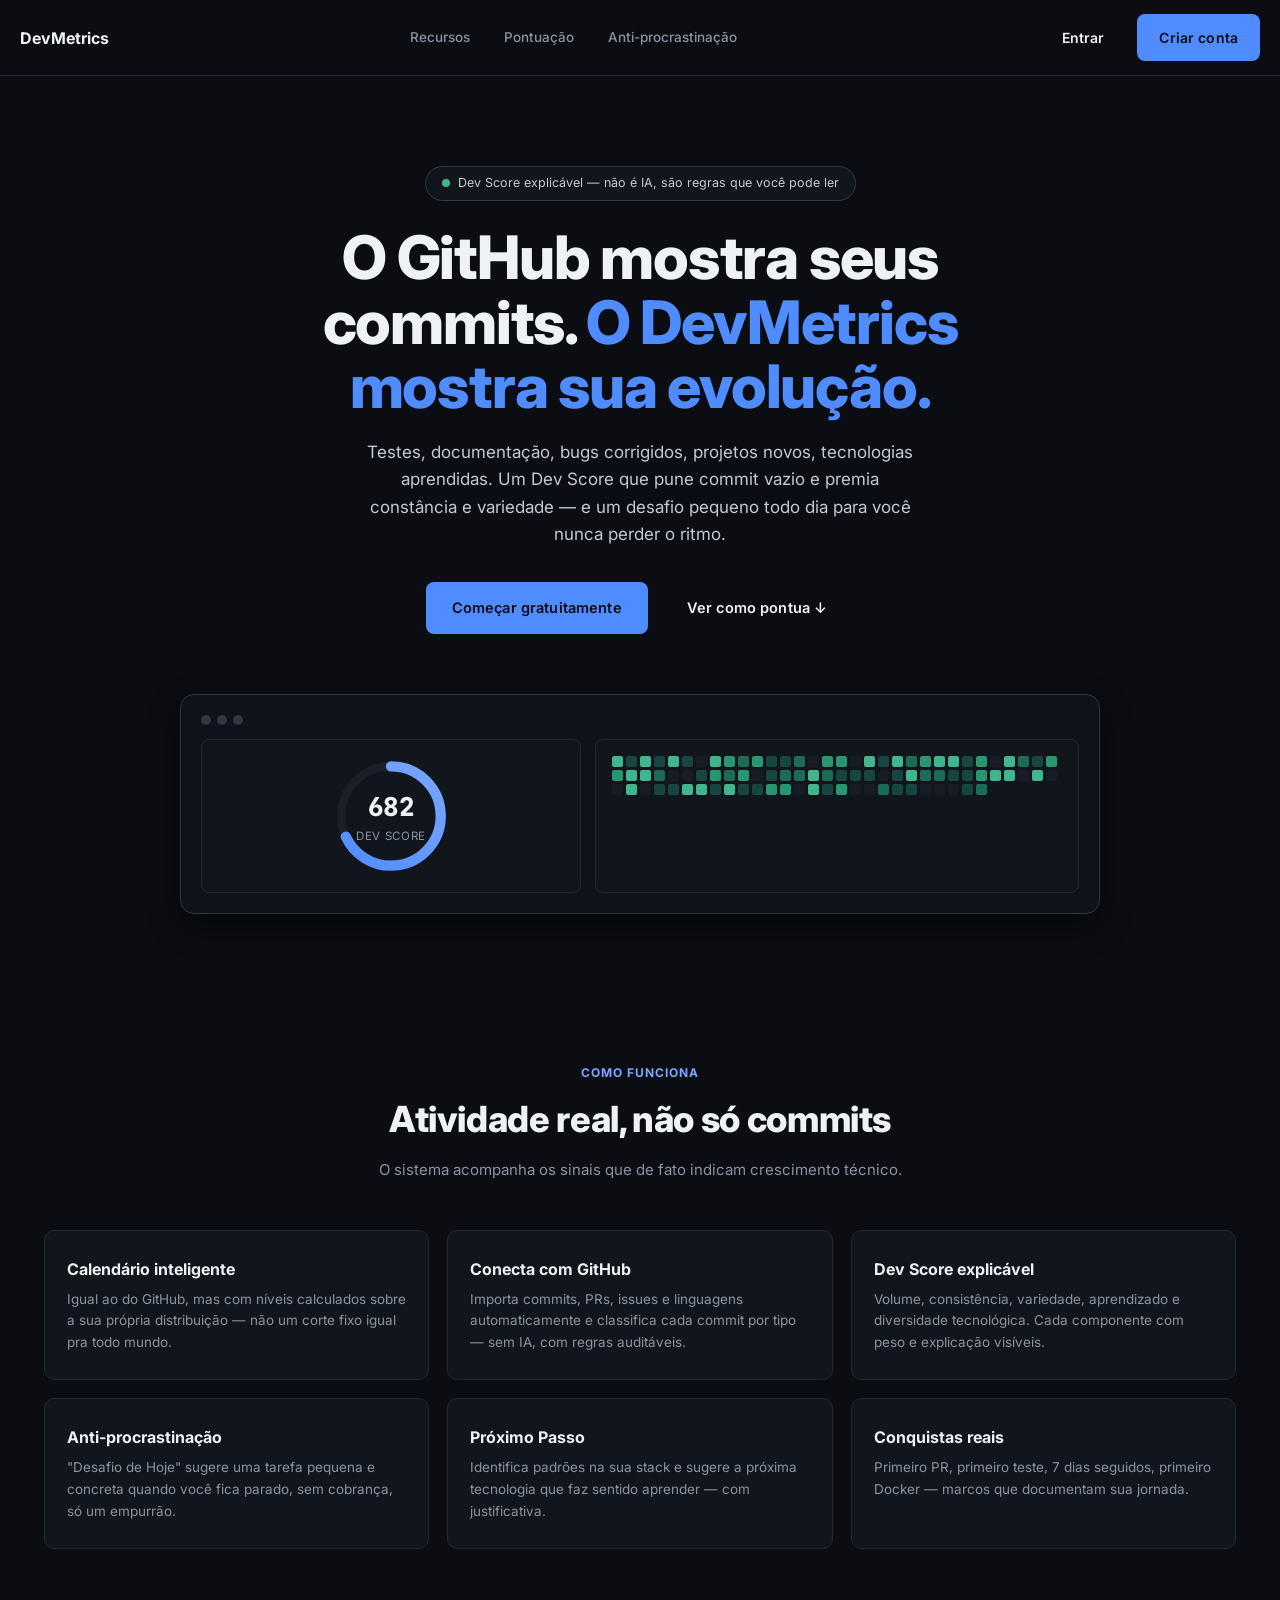
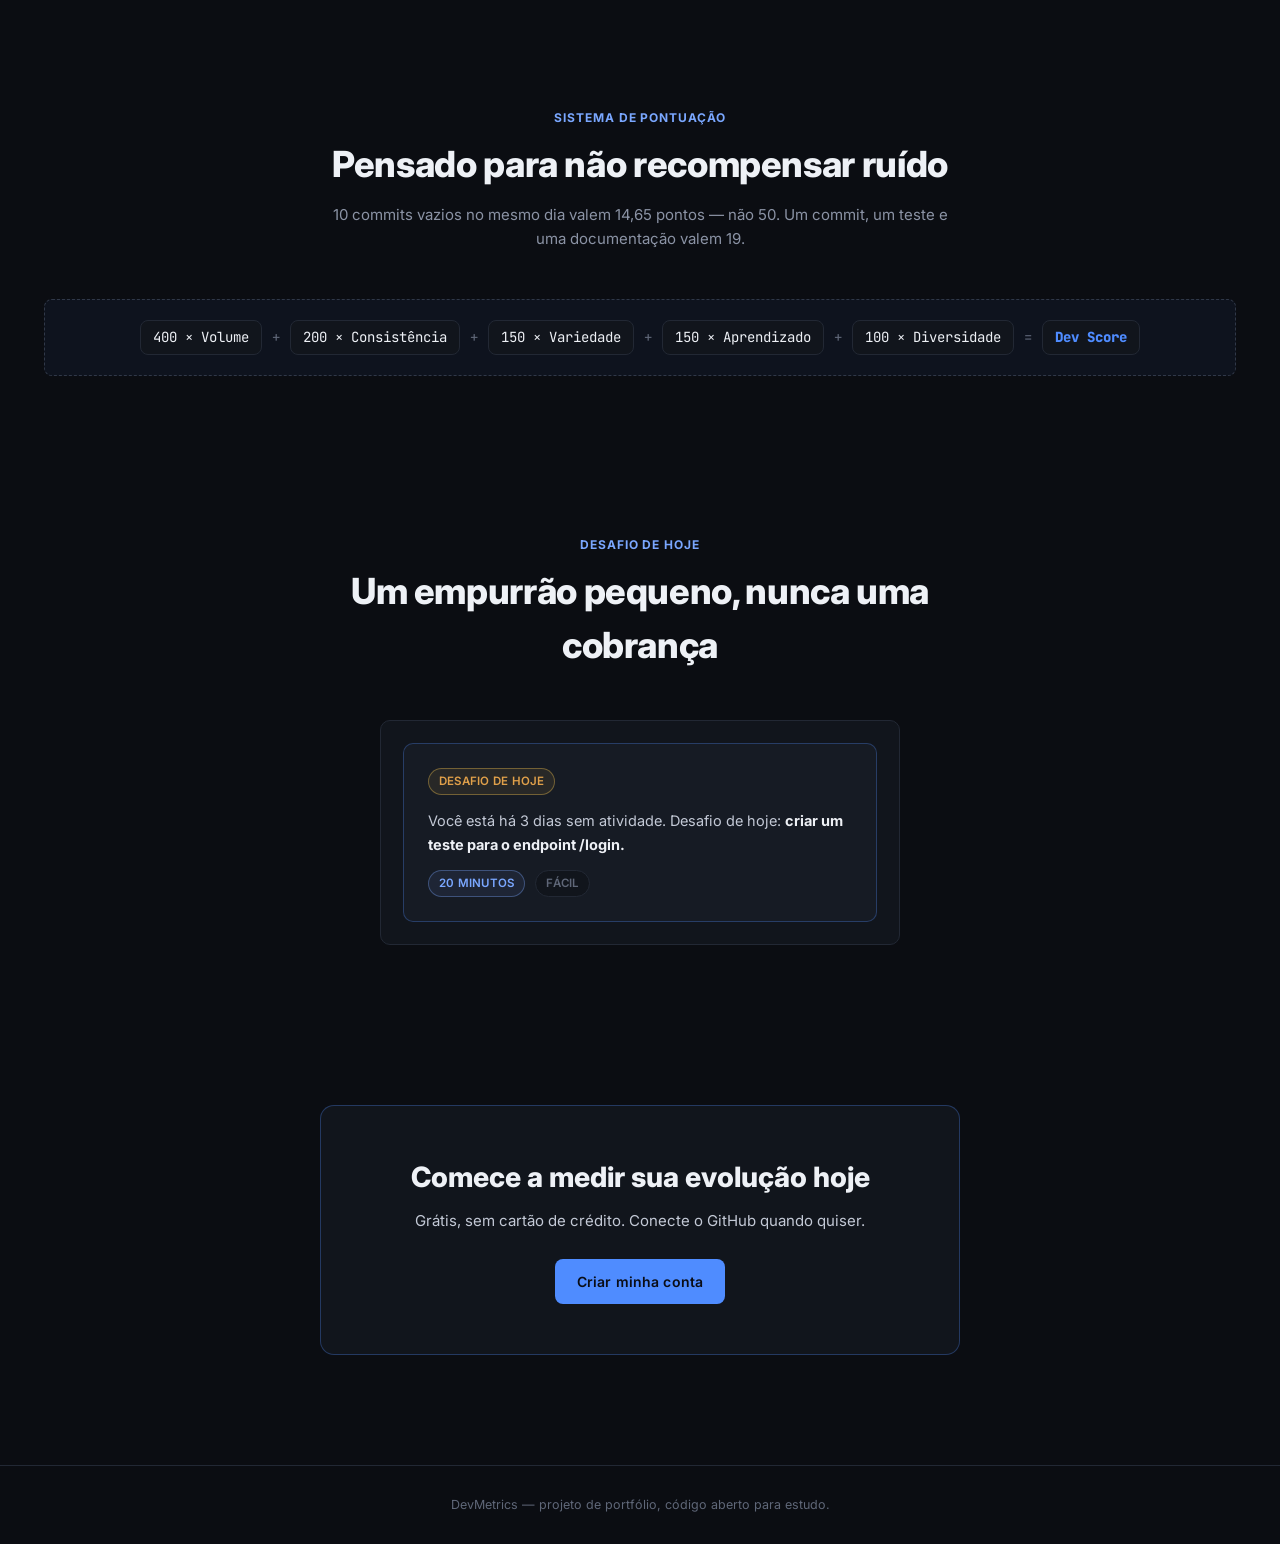
==== commit 6c72ddb8: "feat: refaz telas de login e cadastro Painel lateral com pontos objetivos no lugar das métricas deco" ====
--- a/frontend/index.html
+++ b/frontend/index.html
@@ -9,10 +9,10 @@
   <link rel="preconnect" href="https://fonts.googleapis.com">
   <link rel="preconnect" href="https://fonts.gstatic.com" crossorigin>
   <link href="https://fonts.googleapis.com/css2?family=Inter:wght@400;500;600;700;800&family=JetBrains+Mono:wght@400;600;700&display=swap" rel="stylesheet">
-  <link rel="stylesheet" href="css/base.css?v=202610261500" />
-  <link rel="stylesheet" href="css/animations.css?v=202610261500" />
-  <link rel="stylesheet" href="css/components.css?v=202610261500" />
-  <link rel="stylesheet" href="css/landing.css?v=202610261500" />
+  <link rel="stylesheet" href="css/base.css?v=202610261523" />
+  <link rel="stylesheet" href="css/animations.css?v=202610261523" />
+  <link rel="stylesheet" href="css/components.css?v=202610261523" />
+  <link rel="stylesheet" href="css/landing.css?v=202610261523" />
 </head>
 <body>
 
@@ -185,7 +185,7 @@
     <div class="container">DevMetrics — projeto de portfólio, código aberto para estudo.</div>
   </footer>
 
-  <script src="js/api.js?v=202610261500"></script>
-  <script src="js/ui.js?v=202610261500"></script>
+  <script src="js/api.js?v=202610261523"></script>
+  <script src="js/ui.js?v=202610261523"></script>
 </body>
 </html>
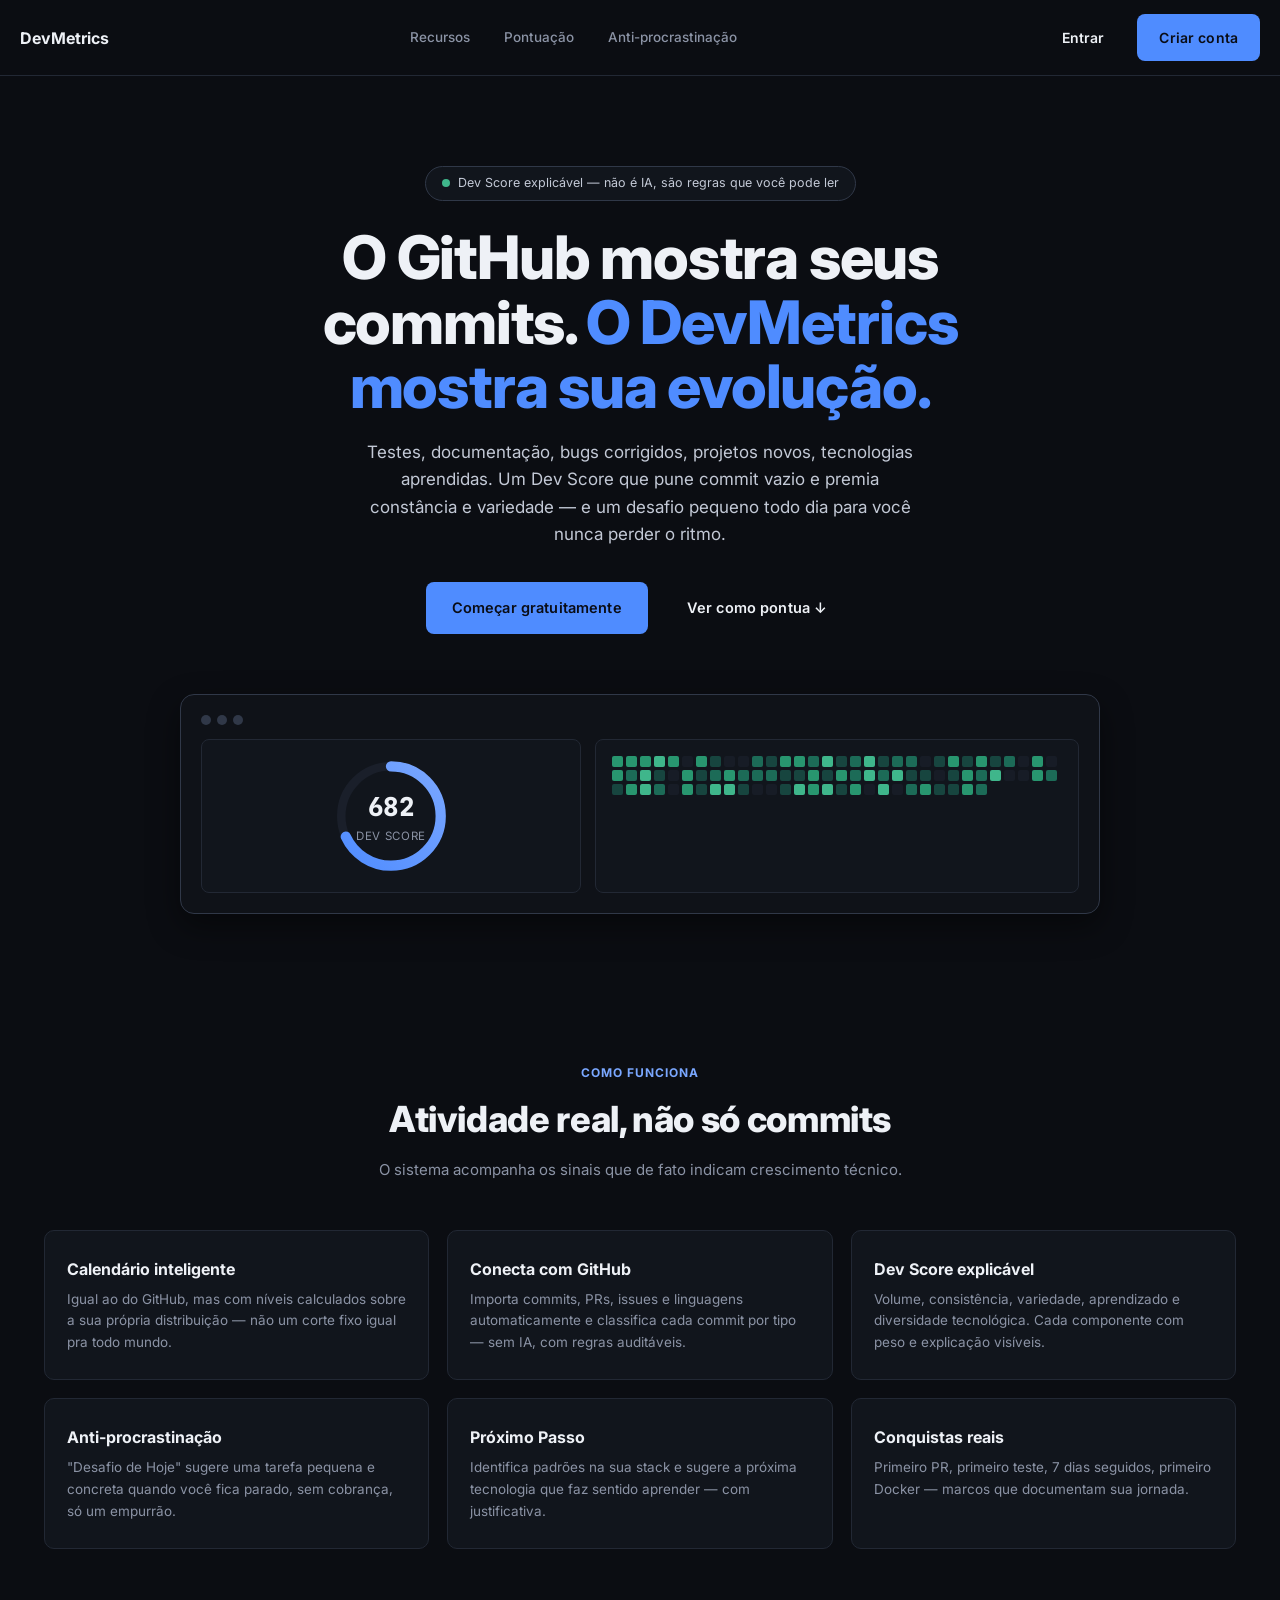
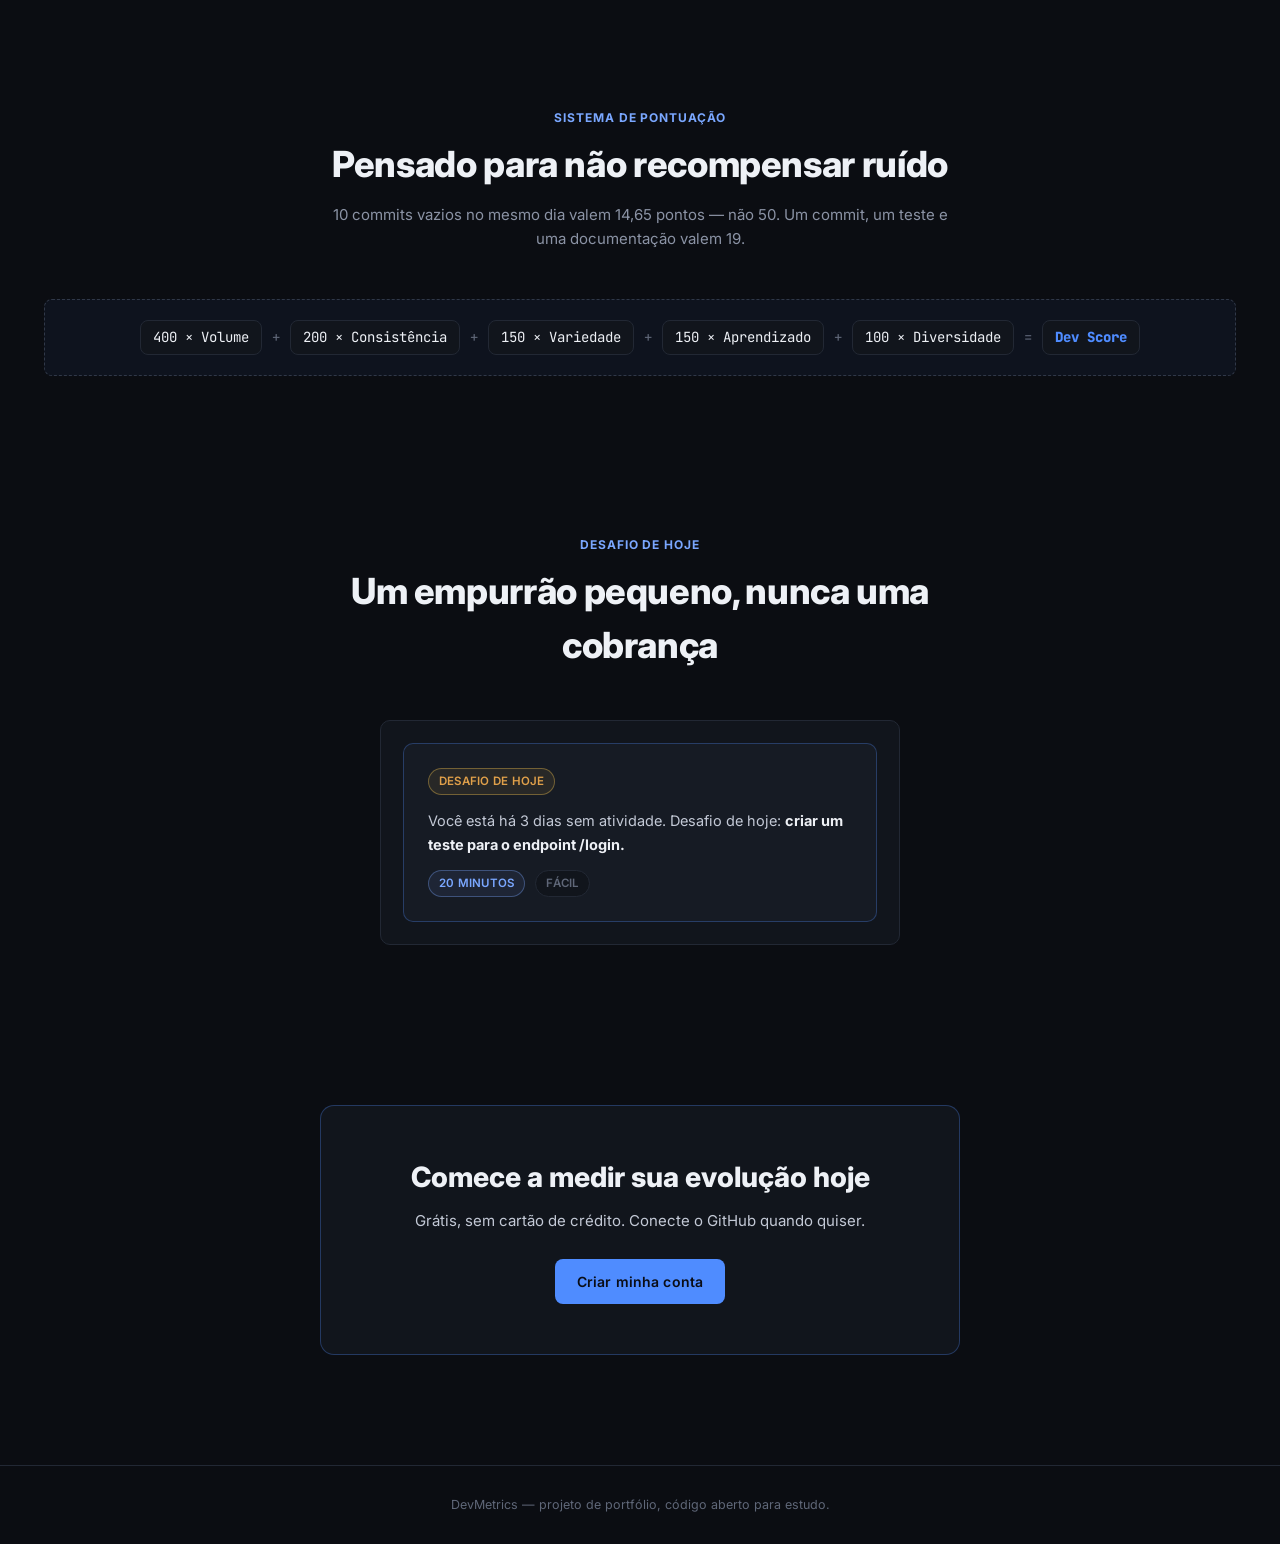
==== commit 0d9f031e: "fix: reduz escopo OAuth do GitHub para public_repo e reforça .gitignore O escopo repo dava acesso de" ====
--- a/frontend/index.html
+++ b/frontend/index.html
@@ -9,10 +9,10 @@
   <link rel="preconnect" href="https://fonts.googleapis.com">
   <link rel="preconnect" href="https://fonts.gstatic.com" crossorigin>
   <link href="https://fonts.googleapis.com/css2?family=Inter:wght@400;500;600;700;800&family=JetBrains+Mono:wght@400;600;700&display=swap" rel="stylesheet">
-  <link rel="stylesheet" href="css/base.css?v=202610261523" />
-  <link rel="stylesheet" href="css/animations.css?v=202610261523" />
-  <link rel="stylesheet" href="css/components.css?v=202610261523" />
-  <link rel="stylesheet" href="css/landing.css?v=202610261523" />
+  <link rel="stylesheet" href="css/base.css?v=202610261553" />
+  <link rel="stylesheet" href="css/animations.css?v=202610261553" />
+  <link rel="stylesheet" href="css/components.css?v=202610261553" />
+  <link rel="stylesheet" href="css/landing.css?v=202610261553" />
 </head>
 <body>
 
@@ -185,7 +185,7 @@
     <div class="container">DevMetrics — projeto de portfólio, código aberto para estudo.</div>
   </footer>
 
-  <script src="js/api.js?v=202610261523"></script>
-  <script src="js/ui.js?v=202610261523"></script>
+  <script src="js/api.js?v=202610261553"></script>
+  <script src="js/ui.js?v=202610261553"></script>
 </body>
 </html>
